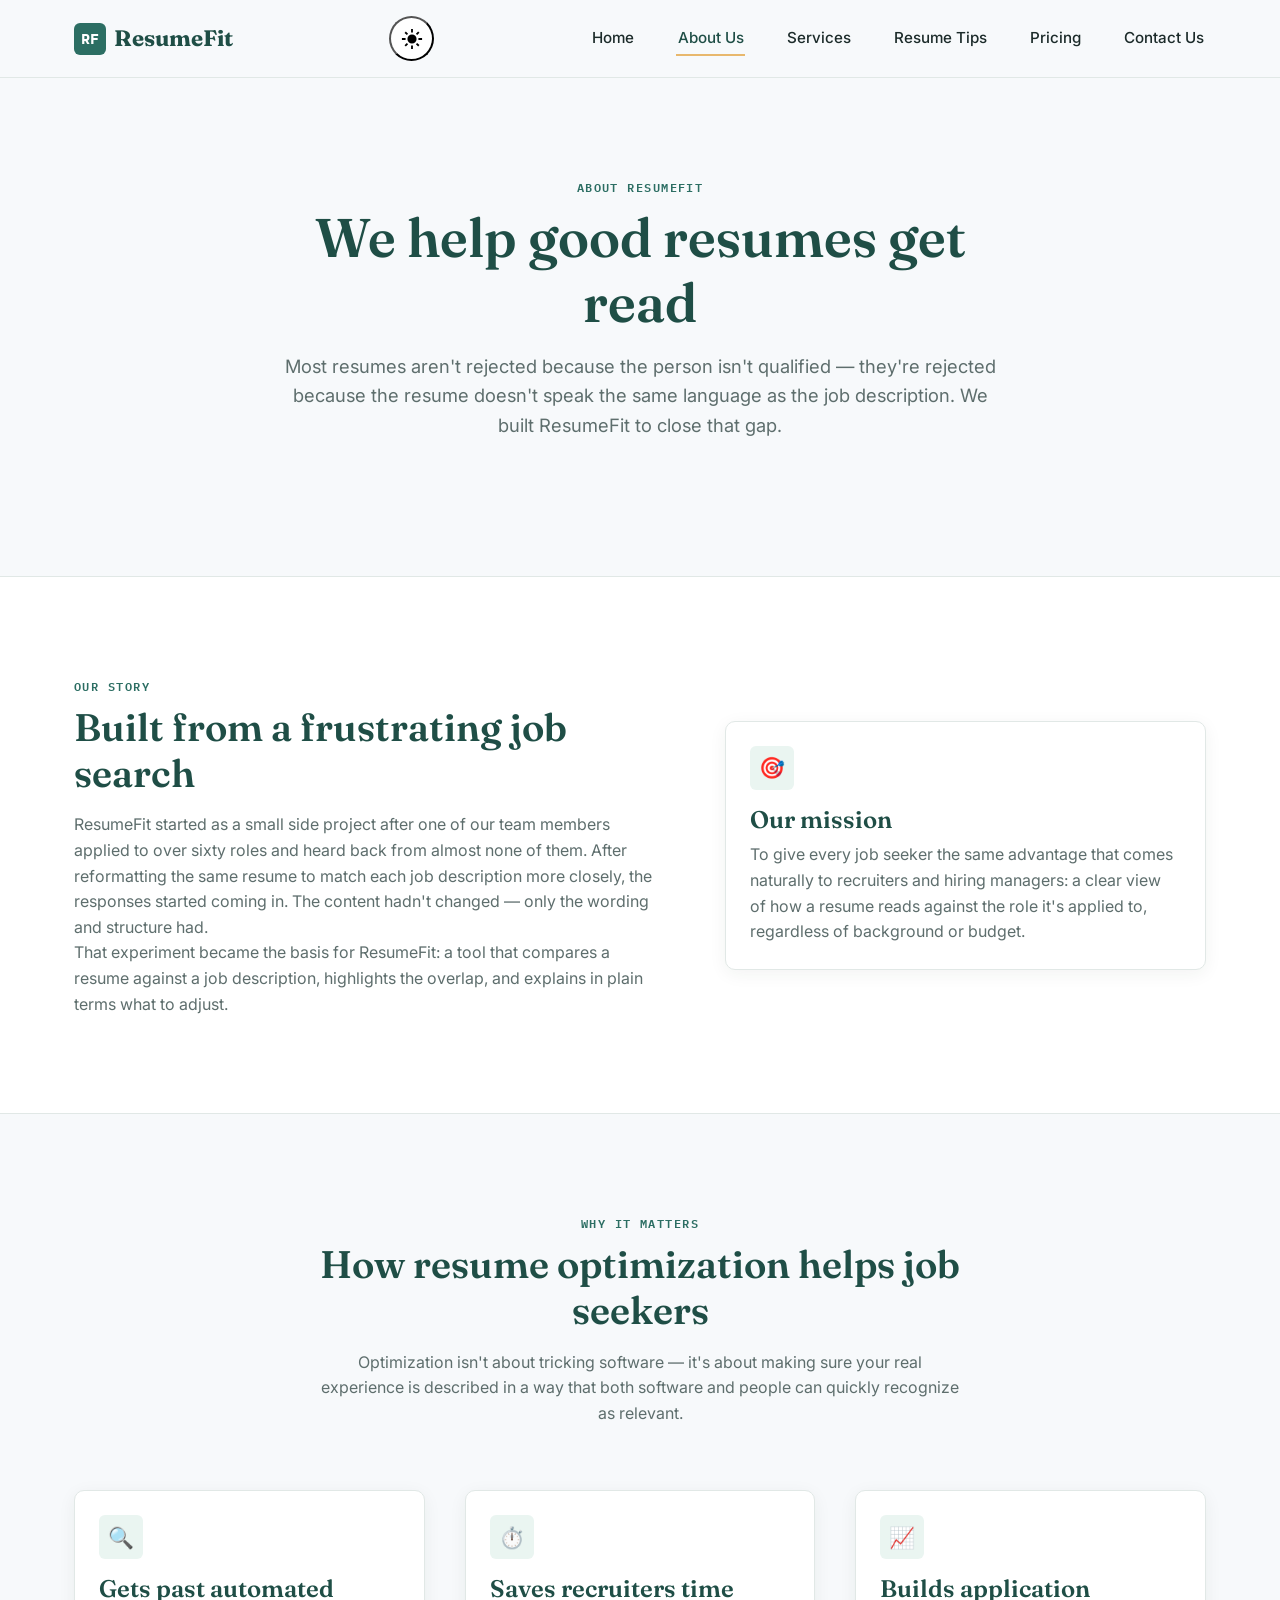
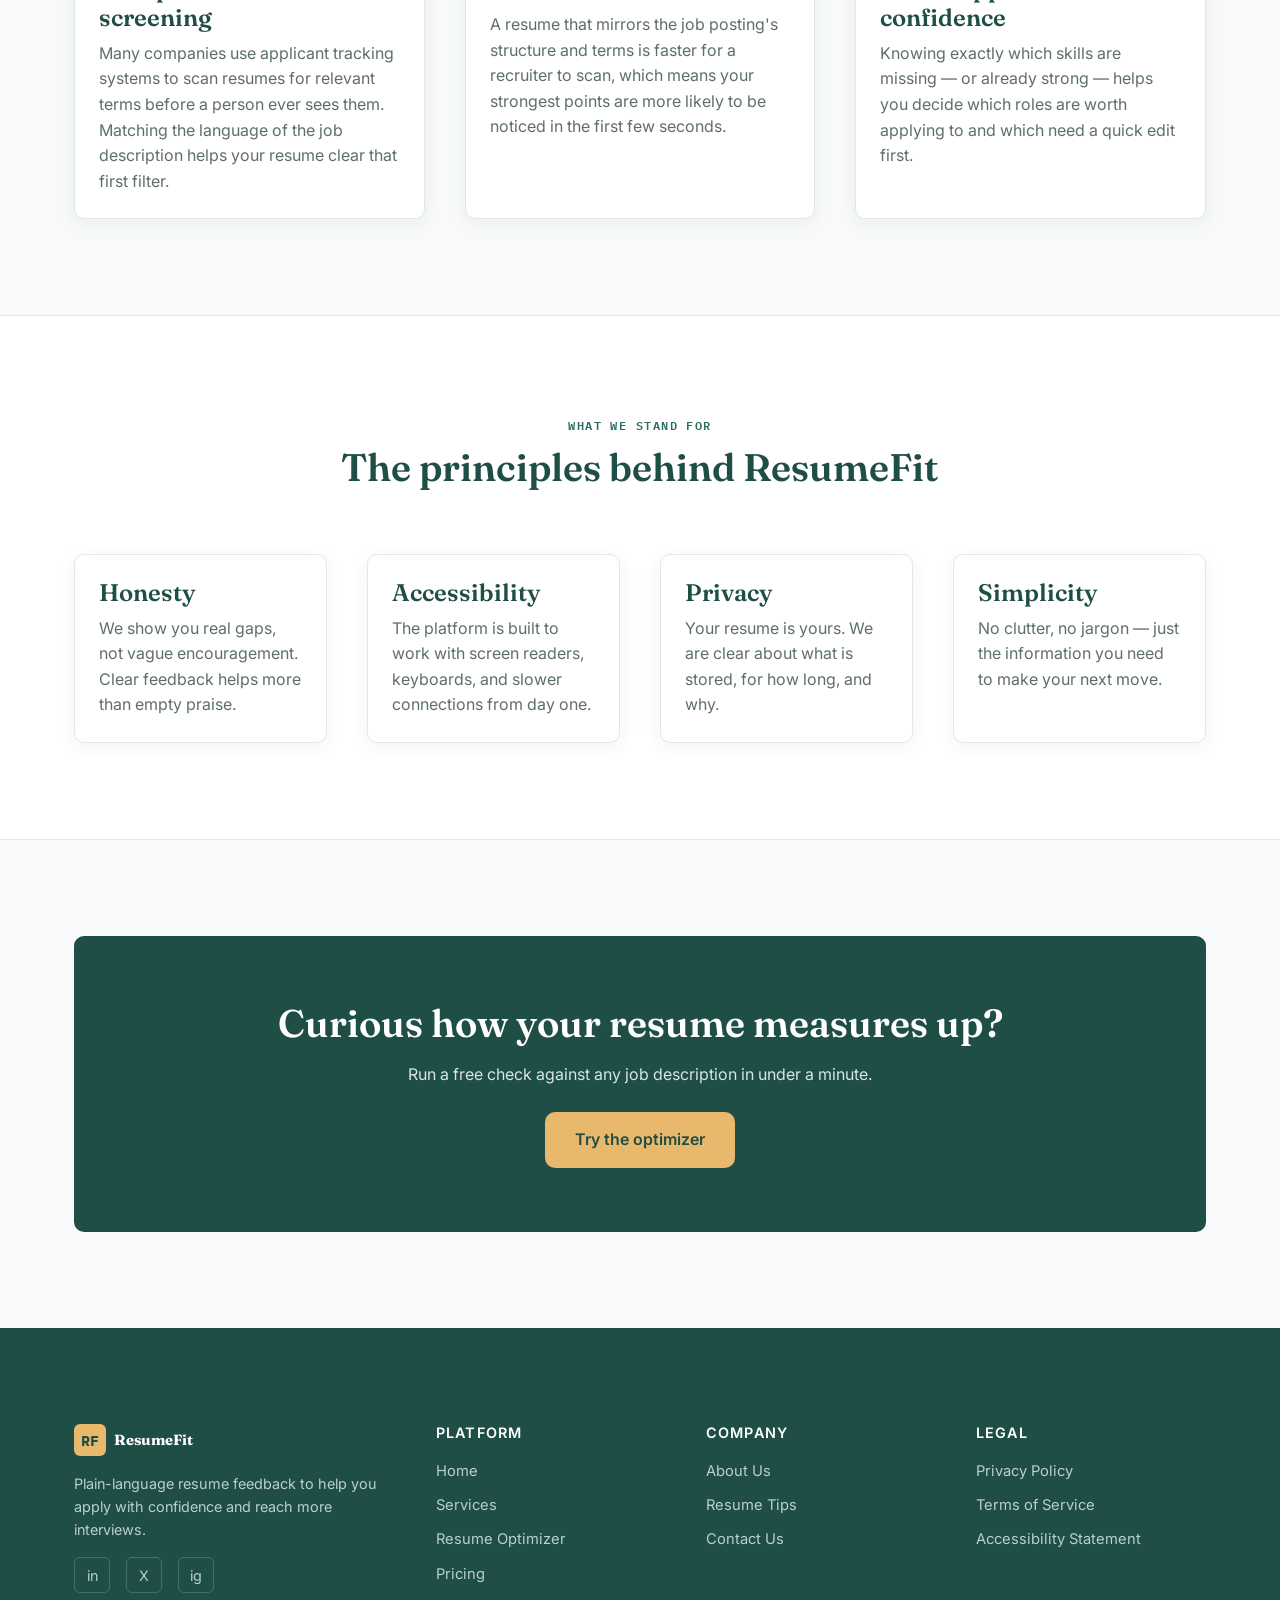
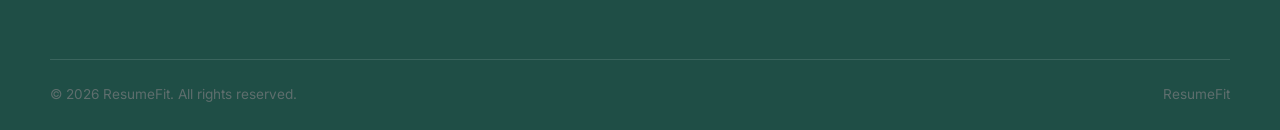
==== ResumeFit Frontend/about.html @ 2e2eab80 "Update about.html" ====
<!DOCTYPE html>
<html lang="en">
<head>
  <meta charset="UTF-8" />
  <meta name="viewport" content="width=device-width, initial-scale=1.0" />
  <title>About Us — ResumeFit</title>
  <meta name="description" content="Learn about ResumeFit's mission to help job seekers optimize their resumes with clear, accessible, and honest feedback." />
  <link rel="preconnect" href="https://fonts.googleapis.com">
  <link rel="preconnect" href="https://fonts.gstatic.com" crossorigin>
  <link href="https://fonts.googleapis.com/css2?family=Fraunces:wght@500;600;700&family=Inter:wght@400;500;600;700&family=IBM+Plex+Mono:wght@500;600&display=swap" rel="stylesheet">
  <link rel="stylesheet" href="css/style.css" />
</head>
<body>
  <a href="#main-content" class="skip-link">Skip to main content</a>

  <header class="site-header">
    <nav class="nav" aria-label="Main navigation">
      <a href="index.html" class="nav__logo">
        <span class="nav__logo-mark" aria-hidden="true">RF</span>
        ResumeFit
      </a>
      <button id="theme-switch" type="button" aria-label="Toggle theme">
        <svg xmlns="http://www.w3.org/2000/svg" height="24px" viewBox="0 -960 960 960" width="24px" fill="#e3e3e3"><path d="M338.5-338.5Q280-397 280-480t58.5-141.5Q397-680 480-680t141.5 58.5Q680-563 680-480t-58.5 141.5Q563-280 480-280t-141.5-58.5ZM200-440H40v-80h160v80Zm720 0H760v-80h160v80ZM440-760v-160h80v160h-80Zm0 720v-160h80v160h-80ZM256-650l-101-97 57-59 96 100-52 56Zm492 496-97-101 53-55 101 97-57 59Zm-98-550 97-101 59 57-100 96-56-52ZM154-212l101-97 55 53-97 101-59-57Z"/></svg>
        <svg xmlns="http://www.w3.org/2000/svg" height="24px" viewBox="0 -960 960 960" width="24px" fill="#e3e3e3"><path d="M480-120q-150 0-255-105T120-480q0-150 105-255t255-105q14 0 27.5 1t26.5 3q-41 29-65.5 75.5T444-660q0 90 63 153t153 63q55 0 101-24.5t75-65.5q2 13 3 26.5t1 27.5q0 150-105 255T480-120Z"/></svg>
      </button>
      <button class="nav__toggle" aria-expanded="false" aria-controls="primary-nav">
        <span class="visually-hidden">Open menu</span>
        <span class="nav__toggle-bar" aria-hidden="true"></span>
        <span class="nav__toggle-bar" aria-hidden="true"></span>
        <span class="nav__toggle-bar" aria-hidden="true"></span>
      </button>
      <ul class="nav__links" id="primary-nav">
        <li><a href="index.html">Home</a></li>
        <li><a href="about.html" aria-current="page">About Us</a></li>
        <li><a href="features.html">Services</a></li>
        <li><a href="tips.html">Resume Tips</a></li>
        <li><a href="pricing.html">Pricing</a></li>
        <li><a href="contact.html">Contact Us</a></li>
      </ul>
    </nav>
  </header>

  <main id="main-content">

    <!-- Page Hero -->
    <section class="hero">
      <div class="container hero__inner">
        <span class="eyebrow">About ResumeFit</span>
        <h1>We help good resumes get read</h1>
        <p class="lead">
          Most resumes aren't rejected because the person isn't qualified — they're
          rejected because the resume doesn't speak the same language as the job
          description. We built ResumeFit to close that gap.
        </p>
      </div>
    </section>

    <!-- Mission / Story -->
    <section class="section section--alt">
      <div class="container about-grid">
        <div>
          <span class="eyebrow">Our story</span>
          <h2>Built from a frustrating job search</h2>
          <p>
            ResumeFit started as a small side project after one of our team members
            applied to over sixty roles and heard back from almost none of them.
            After reformatting the same resume to match each job description more
            closely, the responses started coming in. The content hadn't changed —
            only the wording and structure had.
          </p>
          <p>
            That experiment became the basis for ResumeFit: a tool that compares a
            resume against a job description, highlights the overlap, and explains
            in plain terms what to adjust.
          </p>
        </div>
        <div class="card">
          <div class="icon-badge" aria-hidden="true">🎯</div>
          <h3>Our mission</h3>
          <p>
            To give every job seeker the same advantage that comes naturally to
            recruiters and hiring managers: a clear view of how a resume reads
            against the role it's applied to, regardless of background or budget.
          </p>
        </div>
      </div>
    </section>

    <!-- How resume optimization helps -->
    <section class="section" aria-labelledby="how-it-helps">
      <div class="container">
        <div class="section-header">
          <span class="eyebrow">Why it matters</span>
          <h2 id="how-it-helps">How resume optimization helps job seekers</h2>
          <p>
            Optimization isn't about tricking software — it's about making sure your
            real experience is described in a way that both software and people can
            quickly recognize as relevant.
          </p>
        </div>

        <div class="grid grid--3">
          <div class="card">
            <div class="icon-badge" aria-hidden="true">🔍</div>
            <h3>Gets past automated screening</h3>
            <p>
              Many companies use applicant tracking systems to scan resumes for
              relevant terms before a person ever sees them. Matching the language
              of the job description helps your resume clear that first filter.
            </p>
          </div>
          <div class="card">
            <div class="icon-badge" aria-hidden="true">⏱️</div>
            <h3>Saves recruiters time</h3>
            <p>
              A resume that mirrors the job posting's structure and terms is faster
              for a recruiter to scan, which means your strongest points are more
              likely to be noticed in the first few seconds.
            </p>
          </div>
          <div class="card">
            <div class="icon-badge" aria-hidden="true">📈</div>
            <h3>Builds application confidence</h3>
            <p>
              Knowing exactly which skills are missing — or already strong — helps
              you decide which roles are worth applying to and which need a quick
              edit first.
            </p>
          </div>
        </div>
      </div>
    </section>

    <!-- Values -->
    <section class="section section--alt" aria-labelledby="values-heading">
      <div class="container">
        <div class="section-header">
          <span class="eyebrow">What we stand for</span>
          <h2 id="values-heading">The principles behind ResumeFit</h2>
        </div>

        <div class="grid grid--4">
          <div class="card">
            <h3>Honesty</h3>
            <p>We show you real gaps, not vague encouragement. Clear feedback helps more than empty praise.</p>
          </div>
          <div class="card">
            <h3>Accessibility</h3>
            <p>The platform is built to work with screen readers, keyboards, and slower connections from day one.</p>
          </div>
          <div class="card">
            <h3>Privacy</h3>
            <p>Your resume is yours. We are clear about what is stored, for how long, and why.</p>
          </div>
          <div class="card">
            <h3>Simplicity</h3>
            <p>No clutter, no jargon — just the information you need to make your next move.</p>
          </div>
        </div>
      </div>
    </section>

    <!-- CTA -->
    <section class="section">
      <div class="container">
        <div class="cta-banner">
          <h2>Curious how your resume measures up?</h2>
          <p>Run a free check against any job description in under a minute.</p>
          <a href="optimizer.html" class="btn btn-accent">Try the optimizer</a>
        </div>
      </div>
    </section>

  </main>

  <!-- Footer -->
  <footer class="site-footer">
    <div class="container footer-grid">
      <div class="footer-brand">
        <a href="index.html" class="nav__logo">
          <span class="nav__logo-mark" aria-hidden="true">RF</span>
          ResumeFit
        </a>
        <p>Plain-language resume feedback to help you apply with confidence and reach more interviews.</p>
        <div class="footer-social" style="margin-top: 1rem;">
          <a href="#" aria-label="ResumeFit on LinkedIn">in</a>
          <a href="#" aria-label="ResumeFit on Twitter / X">X</a>
          <a href="#" aria-label="ResumeFit on Instagram">ig</a>
        </div>
      </div>
      <div>
        <h4>Platform</h4>
        <ul>
          <li><a href="index.html">Home</a></li>
          <li><a href="features.html">Services</a></li>
          <li><a href="optimizer.html">Resume Optimizer</a></li>
          <li><a href="pricing.html">Pricing</a></li>
        </ul>
      </div>
      <div>
        <h4>Company</h4>
        <ul>
          <li><a href="about.html">About Us</a></li>
          <li><a href="tips.html">Resume Tips</a></li>
          <li><a href="contact.html">Contact Us</a></li>
        </ul>
      </div>
      <div>
        <h4>Legal</h4>
        <ul>
          <li><a href="#">Privacy Policy</a></li>
          <li><a href="#">Terms of Service</a></li>
          <li><a href="#">Accessibility Statement</a></li>
        </ul>
      </div>
    </div>
    <div class="container footer-bottom">
      <p>© 2026 ResumeFit. All rights reserved.</p>
      <p>ResumeFit</p>
    </div>
  </footer>

  <script src="js/script.js"></script>
</body>
</html>
---- ResumeFit Frontend/css/style.css ----
/* =====================================================
   ResumeFit — Shared Stylesheet
   Design tokens, layout, components, accessibility,
   and responsive rules for all six pages.
   ===================================================== */

/* ---------- Design Tokens ---------- */
:root {
  /* Color palette */
  --color-bg: #F7F9FB;
  --color-surface: #FFFFFF;
  --color-primary: #2C6E63;
  --color-primary-dark: #1F4E46;
  --color-accent: #E8B86D;
  --color-text: #1C2B2A;
  --color-muted: #5E6E6D;
  --color-border: #E1E8E6;
  --color-success-bg: #EAF5F1;
  --color-error: #B3413A;

  /* Typography */
  --font-display: "Fraunces", Georgia, "Times New Roman", serif;
  --font-body: "Inter", -apple-system, BlinkMacSystemFont, "Segoe UI", sans-serif;
  --font-mono: "IBM Plex Mono", "Courier New", monospace;

  /* Spacing scale */
  --space-xs: 0.5rem;
  --space-sm: 1rem;
  --space-md: 1.5rem;
  --space-lg: 2.5rem;
  --space-xl: 4rem;
  --space-2xl: 6rem;

  /* Layout */
  --max-width: 1180px;
  --radius: 10px;
  --radius-sm: 6px;
  --shadow: 0 4px 18px rgba(28, 43, 42, 0.06);
  --shadow-strong: 0 8px 28px rgba(28, 43, 42, 0.10);

  /* Motion */
  --transition: 0.2s ease;
}
/* Dark Mode - Colour Tokens */
.darkmode {
   --color-bg: #0d1117;
   --color-surface:      #161b22;
   --color-primary:      #3fb99a;
   --color-primary-dark: #2de8a4;
   --color-accent:       #E8B86D;
   --color-text:         #e6edf3;
   --color-muted:        #8b949e;
   --color-border:       #2f3a46;
   --color-success-bg:   rgba(63,185,154,0.1);
   --color-error:        #f08080;
   --shadow:             0 4px 18px rgba(0,0,0,0.3);
   --shadow-strong:      0 8px 28px rgba(0,0,0,0.5);
}
/* Dark mode - nav background */
.darkmode .site-header{
   background-color: rgba(24, 51, 43, 0.92);
}

/* ---------- Reset & Base ---------- */
* {
  margin: 0;
  padding: 0;
  box-sizing: border-box;
}

html {
  font-size: 100%;
  scroll-behavior: smooth;
}

body {
  font-family: var(--font-body);
  color: var(--color-text);
  background-color: var(--color-bg);
  line-height: 1.6;
  font-size: 1rem;
}

img {
  max-width: 100%;
  height: auto;
  display: block;
}

ul {
  list-style: none;
}

a {
  color: var(--color-primary);
  text-decoration: underline;
  text-decoration-thickness: 1px;
}

a:hover {
  color: var(--color-primary-dark);
}

/* Visible focus state for accessibility (WCAG 2.4.7) */
a:focus-visible,
button:focus-visible,
input:focus-visible,
textarea:focus-visible,
select:focus-visible,
[tabindex]:focus-visible {
  outline: 3px solid var(--color-accent);
  outline-offset: 2px;
  border-radius: var(--radius-sm);
}

/* Skip link for keyboard users */
.skip-link {
  position: absolute;
  left: -999px;
  top: 0;
  background: var(--color-primary-dark);
  color: #fff;
  padding: var(--space-xs) var(--space-sm);
  z-index: 1000;
  border-radius: 0 0 var(--radius-sm) 0;
}

.skip-link:focus {
  left: 0;
}

/* Respect reduced motion preference */
@media (prefers-reduced-motion: reduce) {
  * {
    animation-duration: 0.01ms !important;
    transition-duration: 0.01ms !important;
    scroll-behavior: auto !important;
  }
}

/* ---------- Typography ---------- */
h1, h2, h3, h4 {
  font-family: var(--font-display);
  color: var(--color-primary-dark);
  line-height: 1.2;
  font-weight: 600;
}

h1 { font-size: clamp(2.2rem, 5vw, 3.4rem); }
h2 { font-size: clamp(1.7rem, 3.5vw, 2.4rem); margin-bottom: var(--space-sm); }
h3 { font-size: clamp(1.2rem, 2.5vw, 1.5rem); margin-bottom: var(--space-xs); }

p {
  color: var(--color-muted);
  max-width: 65ch;
}

.eyebrow {
  font-family: var(--font-mono);
  text-transform: uppercase;
  letter-spacing: 0.12em;
  font-size: 0.75rem;
  color: var(--color-primary);
  font-weight: 600;
  display: inline-block;
  margin-bottom: var(--space-xs);
}

/* ---------- Layout Helpers ---------- */
.container {
  width: 100%;
  max-width: var(--max-width);
  margin: 0 auto;
  padding: 0 var(--space-md);
}

.section {
  padding: var(--space-2xl) 0;
}

.section--alt {
  background-color: var(--color-surface);
  border-top: 1px solid var(--color-border);
  border-bottom: 1px solid var(--color-border);
}

.section-header {
  max-width: 640px;
  margin: 0 auto var(--space-xl);
  text-align: center;
}

.section-header p {
  margin: 0 auto;
}

/* ---------- Buttons ---------- */
.btn {
  display: inline-flex;
  align-items: center;
  justify-content: center;
  gap: 0.5rem;
  font-family: var(--font-body);
  font-weight: 600;
  font-size: 1rem;
  padding: 0.85rem 1.75rem;
  border-radius: var(--radius);
  border: 2px solid transparent;
  cursor: pointer;
  text-decoration: none;
  transition: transform var(--transition), box-shadow var(--transition), background-color var(--transition);
}

.btn:hover {
  transform: translateY(-2px);
}

.btn-primary {
  background-color: var(--color-primary);
  color: #fff;
  box-shadow: var(--shadow);
}

.btn-primary:hover {
  background-color: var(--color-primary-dark);
  color: #fff;
}

.btn-outline {
  background-color: transparent;
  border-color: var(--color-primary);
  color: var(--color-primary-dark);
}

.btn-outline:hover {
  background-color: var(--color-primary);
  color: #fff;
}

.btn-accent {
  background-color: var(--color-accent);
  color: var(--color-primary-dark);
}

.btn-accent:hover {
  background-color: #dba853;
  color: var(--color-primary-dark);
}

.btn-block {
  width: 100%;
}
#theme-switch{
   height: 45px;
   width: 45px;
   padding: 0;
   border-radius: 50%;
   background-color: var(--color-surface);
   display: flex;
   margin: auto;
   justify-content: center;
   align-items: center;
   cursor: pointer;
}
#theme-switch svg{
   width: 22px;
   height: 22px;
   fill: var(--color-variant);
}
#theme-switch svg:last-child{
   display: none;
}
.darkmode #theme-switch svg:first-child{
   display: none;
}

.darkmode #theme-switch svg:last-child{
   display: block;
}
   
/* ---------- Header / Navigation ---------- */
.site-header {
  position: sticky;
  top: 0;
  z-index: 500;
  background-color: rgba(247, 249, 251, 0.92);
  backdrop-filter: blur(8px);
  border-bottom: 1px solid var(--color-border);
}

.nav {
  display: flex;
  align-items: center;
  justify-content: space-between;
  padding: var(--space-sm) var(--space-md);
  max-width: var(--max-width);
  margin: 0 auto;
}

.nav__logo {
  font-family: var(--font-display);
  font-size: 1.4rem;
  font-weight: 700;
  color: var(--color-primary-dark);
  text-decoration: none;
  display: flex;
  align-items: center;
  gap: 0.5rem;
}

.nav__logo:hover {
  color: var(--color-primary);
}

.nav__logo-mark {
  display: inline-flex;
  align-items: center;
  justify-content: center;
  width: 2rem;
  height: 2rem;
  background-color: var(--color-primary);
  color: #fff;
  border-radius: var(--radius-sm);
  font-family: var(--font-mono);
  font-size: 0.95rem;
  font-weight: 700;
}

.nav__toggle {
  display: none;
  background: none;
  border: 2px solid var(--color-border);
  border-radius: var(--radius-sm);
  padding: 0.4rem 0.6rem;
  cursor: pointer;
}

.nav__toggle-bar {
  display: block;
  width: 22px;
  height: 2px;
  background-color: var(--color-primary-dark);
  margin: 4px 0;
  transition: transform var(--transition), opacity var(--transition);
}

.nav__links {
  display: flex;
  gap: var(--space-lg);
  align-items: center;
}

.nav__links a {
  color: var(--color-text);
  text-decoration: none;
  font-weight: 500;
  font-size: 0.95rem;
  padding: 0.4rem 0.1rem;
  border-bottom: 2px solid transparent;
  transition: border-color var(--transition), color var(--transition);
}

.nav__links a:hover,
.nav__links a[aria-current="page"] {
  color: var(--color-primary-dark);
  border-bottom-color: var(--color-accent);
}

/* ---------- Hero ---------- */
.hero {
  padding: var(--space-2xl) 0;
}

.hero__inner {
  text-align: center;
  max-width: 760px;
  margin: 0 auto;
}

.hero h1 {
  margin-bottom: var(--space-sm);
}

.hero p.lead {
  font-size: 1.15rem;
  margin: 0 auto var(--space-lg);
}

.hero__cta {
  display: flex;
  justify-content: center;
  gap: var(--space-sm);
  flex-wrap: wrap;
}

.hero__trust {
  margin-top: var(--space-lg);
  font-family: var(--font-mono);
  font-size: 0.8rem;
  letter-spacing: 0.08em;
  text-transform: uppercase;
  color: var(--color-muted);
  text-align: center;
  max-width: 100%;
}

/* ---------- Cards & Grids ---------- */
.grid {
  display: grid;
  gap: var(--space-lg);
}

.grid--2 { grid-template-columns: repeat(2, 1fr); }
.grid--3 { grid-template-columns: repeat(3, 1fr); }
.grid--4 { grid-template-columns: repeat(4, 1fr); }

.card {
  background-color: var(--color-surface);
  border: 1px solid var(--color-border);
  border-radius: var(--radius);
  padding: var(--space-md);
  box-shadow: var(--shadow);
}

.card h3 {
  margin-bottom: var(--space-xs);
}

.icon-badge {
  display: inline-flex;
  align-items: center;
  justify-content: center;
  width: 2.75rem;
  height: 2.75rem;
  background-color: var(--color-success-bg);
  color: var(--color-primary);
  border-radius: var(--radius-sm);
  font-size: 1.3rem;
  margin-bottom: var(--space-sm);
}

/* ---------- About / Mini-overview section ---------- */
.about-grid {
  display: grid;
  grid-template-columns: 1.1fr 0.9fr;
  gap: var(--space-xl);
  align-items: center;
}

.stat-row {
  display: flex;
  gap: var(--space-lg);
  margin-top: var(--space-md);
  flex-wrap: wrap;
}

.stat-row .stat {
  font-family: var(--font-display);
  font-size: 2rem;
  color: var(--color-primary-dark);
  font-weight: 700;
}

.stat-row .stat span {
  display: block;
  font-family: var(--font-body);
  font-size: 0.8rem;
  font-weight: 500;
  color: var(--color-muted);
  text-transform: uppercase;
  letter-spacing: 0.06em;
}

/* ---------- Before / After Comparison (signature element) ---------- */
.compare {
  position: relative;
  border-radius: var(--radius);
  overflow: hidden;
  box-shadow: var(--shadow-strong);
  border: 1px solid var(--color-border);
  max-width: 760px;
  margin: 0 auto;
  aspect-ratio: 16 / 10;
  background-color: var(--color-surface);
  touch-action: none;
}

.compare__panel {
  position: absolute;
  inset: 0;
  display: flex;
  flex-direction: column;
  padding: var(--space-md) var(--space-lg);
  font-family: var(--font-mono);
  font-size: 0.78rem;
  line-height: 1.7;
  overflow: hidden;
}

.compare__panel--before {
  background-color: #FBF6EE;
  color: #7A6A4F;
}

.compare__panel--after {
  background-color: var(--color-success-bg);
  color: var(--color-primary-dark);
  clip-path: inset(0 0 0 50%);
}

.compare__label {
  font-family: var(--font-body);
  font-weight: 700;
  text-transform: uppercase;
  letter-spacing: 0.1em;
  font-size: 0.7rem;
  margin-bottom: var(--space-sm);
}

.compare__panel--before .compare__label { color: #B3854B; }
.compare__panel--after .compare__label { color: var(--color-primary); }

.compare__line {
  display: flex;
  align-items: flex-start;
  gap: 0.5rem;
  margin-bottom: 0.4rem;
}

.compare__line .mark {
  font-weight: 700;
}

.compare__panel--before .mark { color: #C0392B; }
.compare__panel--after .mark { color: var(--color-primary); }

.compare__handle {
  position: absolute;
  top: 0;
  bottom: 0;
  left: 50%;
  width: 4px;
  background-color: var(--color-primary);
  transform: translateX(-50%);
  cursor: ew-resize;
}

.compare__handle-grip {
  position: absolute;
  top: 50%;
  left: 50%;
  transform: translate(-50%, -50%);
  width: 2.75rem;
  height: 2.75rem;
  background-color: var(--color-primary);
  color: #fff;
  border-radius: 50%;
  display: flex;
  align-items: center;
  justify-content: center;
  font-size: 1.1rem;
  box-shadow: var(--shadow-strong);
  border: none;
  cursor: ew-resize;
  padding: 0;
}

.compare__slider {
  width: 100%;
  margin-top: var(--space-sm);
  accent-color: var(--color-primary);
}

.compare__caption {
  text-align: center;
  color: var(--color-muted);
  font-size: 0.85rem;
  margin-top: var(--space-sm);
}

/* ---------- Upload Section ---------- */
.upload-card {
  max-width: 760px;
  margin: 0 auto;
  background-color: var(--color-surface);
  border: 1px solid var(--color-border);
  border-radius: var(--radius);
  box-shadow: var(--shadow);
  padding: var(--space-lg);
}

.dropzone {
  border: 2px dashed var(--color-border);
  border-radius: var(--radius);
  padding: var(--space-xl) var(--space-md);
  text-align: center;
  cursor: pointer;
  transition: border-color var(--transition), background-color var(--transition);
  background-color: var(--color-bg);
}

.dropzone:hover,
.dropzone:focus-visible,
.dropzone.is-dragover {
  border-color: var(--color-primary);
  background-color: var(--color-success-bg);
}

.dropzone__icon {
  font-size: 2rem;
  margin-bottom: var(--space-xs);
}

.dropzone input[type="file"] {
  position: absolute;
  width: 1px;
  height: 1px;
  opacity: 0;
  overflow: hidden;
}

.file-status {
  margin-top: var(--space-sm);
  font-size: 0.9rem;
  font-weight: 600;
  color: var(--color-primary-dark);
}

.field {
  margin-top: var(--space-md);
}

.field label {
  display: block;
  font-weight: 600;
  margin-bottom: 0.4rem;
  font-size: 0.95rem;
}

.field textarea,
.field input {
  width: 100%;
  font-family: var(--font-body);
  font-size: 1rem;
  padding: 0.75rem 1rem;
  border: 1px solid var(--color-border);
  border-radius: var(--radius-sm);
  background-color: var(--color-bg);
  color: var(--color-text);
}

.field textarea {
  min-height: 130px;
  resize: vertical;
}

.field__hint {
  font-size: 0.82rem;
  color: var(--color-muted);
  margin-top: 0.3rem;
}

.field-error {
  font-size: 0.82rem;
  color: var(--color-error);
  margin-top: 0.3rem;
  display: none;
}

.field.has-error textarea,
.field.has-error input {
  border-color: var(--color-error);
}

.field.has-error .field-error {
  display: block;
}

/* Feedback results */
.feedback {
  margin-top: var(--space-lg);
  border-top: 1px solid var(--color-border);
  padding-top: var(--space-lg);
  display: none;
}

.feedback.is-visible {
  display: block;
}

.feedback__score {
  display: flex;
  align-items: center;
  gap: var(--space-md);
  margin-bottom: var(--space-md);
}

.feedback__score-value {
  font-family: var(--font-display);
  font-size: 2.6rem;
  font-weight: 700;
  color: var(--color-primary);
}

.feedback__score-bar {
  flex: 1;
  height: 10px;
  background-color: var(--color-border);
  border-radius: 6px;
  overflow: hidden;
}

.feedback__score-fill {
  height: 100%;
  background-color: var(--color-primary);
  width: 0%;
  transition: width 0.6s ease;
}

.feedback__list li {
  display: flex;
  gap: 0.6rem;
  padding: 0.5rem 0;
  border-bottom: 1px solid var(--color-border);
  font-size: 0.95rem;
}

.feedback__list li:last-child {
  border-bottom: none;
}

.feedback__list .tag {
  font-family: var(--font-mono);
  font-size: 0.7rem;
  text-transform: uppercase;
  letter-spacing: 0.06em;
  background-color: var(--color-success-bg);
  color: var(--color-primary-dark);
  padding: 0.2rem 0.5rem;
  border-radius: 4px;
  height: fit-content;
  white-space: nowrap;
}

.feedback__keywords {
  margin-top: var(--space-md);
}

.keyword-chips {
  display: flex;
  flex-wrap: wrap;
  gap: 0.5rem;
  margin-top: 0.5rem;
}

.chip {
  font-family: var(--font-mono);
  font-size: 0.78rem;
  padding: 0.3rem 0.65rem;
  border-radius: 999px;
  border: 1px solid var(--color-border);
}

.chip--found {
  background-color: var(--color-success-bg);
  color: var(--color-primary-dark);
  border-color: var(--color-primary);
}

.chip--missing {
  background-color: #FBF1EE;
  color: var(--color-error);
  border-color: var(--color-error);
}

/* ---------- Testimonials ---------- */
.testimonial {
  display: flex;
  flex-direction: column;
  height: 100%;
}

.testimonial blockquote {
  font-style: italic;
  color: var(--color-text);
  margin-bottom: var(--space-sm);
  flex: 1;
}

.testimonial cite {
  font-style: normal;
  font-weight: 600;
  color: var(--color-primary-dark);
  display: block;
}

.testimonial .role {
  display: block;
  font-size: 0.85rem;
  color: var(--color-muted);
  font-weight: 400;
}

.stars {
  color: var(--color-accent);
  letter-spacing: 0.15em;
  margin-bottom: var(--space-sm);
  font-size: 1rem;
}

/* ---------- Pricing ---------- */
.pricing-table-wrap {
  overflow-x: auto;
  border: 1px solid var(--color-border);
  border-radius: var(--radius);
  box-shadow: var(--shadow);
  background-color: var(--color-surface);
}

table.pricing-table {
  width: 100%;
  border-collapse: collapse;
  min-width: 640px;
}

.pricing-table caption {
  text-align: left;
  padding: var(--space-md);
  font-weight: 600;
  color: var(--color-muted);
  font-size: 0.9rem;
}

.pricing-table th,
.pricing-table td {
  padding: 1rem 1.25rem;
  text-align: left;
  border-bottom: 1px solid var(--color-border);
}

.pricing-table thead th {
  font-family: var(--font-display);
  font-size: 1.1rem;
  color: var(--color-primary-dark);
  background-color: var(--color-bg);
  border-bottom: 2px solid var(--color-border);
}

.pricing-table thead th:first-child {
  background-color: transparent;
}

.pricing-table tbody th {
  font-weight: 600;
  color: var(--color-text);
  white-space: nowrap;
}

.pricing-table tbody td {
  color: var(--color-muted);
}

.pricing-table .price-cell {
  font-family: var(--font-display);
  font-size: 1.3rem;
  font-weight: 700;
  color: var(--color-primary-dark);
}

.pricing-table .price-cell span {
  font-family: var(--font-body);
  font-size: 0.8rem;
  font-weight: 400;
  color: var(--color-muted);
}

.pricing-table .yes { color: var(--color-primary); font-weight: 700; }
.pricing-table .no { color: var(--color-muted); }

.plan-highlight {
  background-color: var(--color-success-bg);
}

.plan-badge {
  display: inline-block;
  font-family: var(--font-mono);
  font-size: 0.65rem;
  text-transform: uppercase;
  letter-spacing: 0.08em;
  background-color: var(--color-accent);
  color: var(--color-primary-dark);
  padding: 0.15rem 0.5rem;
  border-radius: 4px;
  margin-left: 0.5rem;
  vertical-align: middle;
}

.pricing-cta-row td {
  border-bottom: none;
  padding-top: 1.25rem;
  padding-bottom: 1.25rem;
}

.pricing-faq {
  margin-top: var(--space-xl);
}

.pricing-faq details {
  border-bottom: 1px solid var(--color-border);
  padding: var(--space-sm) 0;
}

.pricing-faq summary {
  font-weight: 600;
  cursor: pointer;
  color: var(--color-primary-dark);
}

.pricing-faq summary::-webkit-details-marker {
  color: var(--color-primary);
}

.pricing-faq p {
  margin-top: var(--space-xs);
}

/* ---------- Contact ---------- */
.contact-grid {
  display: grid;
  grid-template-columns: 0.9fr 1.1fr;
  gap: var(--space-xl);
}

.contact-info .card {
  margin-bottom: var(--space-md);
}

.contact-info ul li {
  margin-bottom: 0.5rem;
}

.form-status {
  border-radius: var(--radius-sm);
  padding: 0.75rem 1rem;
  margin-bottom: var(--space-md);
  font-weight: 600;
  display: none;
}

.form-status.is-success {
  display: block;
  background-color: var(--color-success-bg);
  color: var(--color-primary-dark);
  border: 1px solid var(--color-primary);
}

.form-status.is-error {
  display: block;
  background-color: #FBF1EE;
  color: var(--color-error);
  border: 1px solid var(--color-error);
}

/* ---------- Tips Page ---------- */
.tips-list {
  display: grid;
  gap: var(--space-md);
}

.tips-list .card {
  display: grid;
  grid-template-columns: auto 1fr;
  gap: var(--space-md);
  align-items: start;
}

.dos-donts {
  display: grid;
  grid-template-columns: repeat(2, 1fr);
  gap: var(--space-lg);
}

.dos-donts .card h3 {
  display: flex;
  align-items: center;
  gap: 0.5rem;
}

.dos-donts .do h3 { color: var(--color-primary); }
.dos-donts .dont h3 { color: var(--color-error); }

.dos-donts ul li {
  padding: 0.35rem 0;
  border-bottom: 1px solid var(--color-border);
  font-size: 0.95rem;
  color: var(--color-muted);
}

.dos-donts ul li:last-child { border-bottom: none; }

/* ---------- CTA Banner ---------- */
.cta-banner {
  background-color: var(--color-primary-dark);
  border-radius: var(--radius);
  padding: var(--space-xl);
  text-align: center;
  color: #fff;
}

.cta-banner h2 {
  color: #fff;
}

.cta-banner p {
  color: #D7E6E2;
  margin: 0 auto var(--space-md);
}

/* ---------- Footer ---------- */
.site-footer {
  background-color: var(--color-primary-dark);
  color: #D7E6E2;
  padding-top: var(--space-2xl);
}

.footer-grid {
  display: grid;
  grid-template-columns: 1.4fr 1fr 1fr 1fr;
  gap: var(--space-lg);
  padding-bottom: var(--space-xl);
  border-bottom: 1px solid rgba(255,255,255,0.12);
}

.footer-brand .nav__logo {
  color: #fff;
}

.footer-brand .nav__logo-mark {
  background-color: var(--color-accent);
  color: var(--color-primary-dark);
}

.footer-brand p {
  color: #B9D0CB;
  margin-top: var(--space-sm);
  font-size: 0.9rem;
}

.site-footer h4 {
  color: #fff;
  font-family: var(--font-body);
  font-size: 0.9rem;
  text-transform: uppercase;
  letter-spacing: 0.08em;
  margin-bottom: var(--space-sm);
}

.site-footer ul li {
  margin-bottom: 0.55rem;
}

.site-footer a {
  color: #B9D0CB;
  text-decoration: none;
  font-size: 0.92rem;
}

.site-footer a:hover {
  color: var(--color-accent);
  text-decoration: underline;
}

.footer-bottom {
  display: flex;
  justify-content: space-between;
  align-items: center;
  flex-wrap: wrap;
  gap: var(--space-sm);
  padding: var(--space-md) 0;
  font-size: 0.85rem;
  color: #9CBAB4;
}

.footer-social {
  display: flex;
  gap: var(--space-sm);
}

.footer-social a {
  display: inline-flex;
  align-items: center;
  justify-content: center;
  width: 2.25rem;
  height: 2.25rem;
  border: 1px solid rgba(255,255,255,0.18);
  border-radius: var(--radius-sm);
  font-size: 0.9rem;
}

.footer-social a:hover {
  border-color: var(--color-accent);
}

/* ---------- Visually Hidden (a11y helper) ---------- */
.visually-hidden {
  position: absolute;
  width: 1px;
  height: 1px;
  overflow: hidden;
  clip: rect(0 0 0 0);
  white-space: nowrap;
}

/* =====================================================
   Responsive Rules
   ===================================================== */

/* Tablet */
@media (max-width: 900px) {
  .grid--4 { grid-template-columns: repeat(2, 1fr); }
  .grid--3 { grid-template-columns: repeat(2, 1fr); }
  .about-grid,
  .contact-grid {
    grid-template-columns: 1fr;
    gap: var(--space-lg);
  }
  .footer-grid {
    grid-template-columns: 1fr 1fr;
  }
}

/* Mobile */
@media (max-width: 640px) {
  .section { padding: var(--space-xl) 0; }

  .nav__toggle {
    display: block;
  }

  .nav__links {
    position: absolute;
    top: 100%;
    left: 0;
    right: 0;
    flex-direction: column;
    align-items: flex-start;
    gap: 0;
    background-color: var(--color-surface);
    border-bottom: 1px solid var(--color-border);
    max-height: 0;
    overflow: hidden;
    transition: max-height var(--transition);
  }

  .nav__links.is-open {
    max-height: 320px;
  }

  .nav__links a {
    width: 100%;
    padding: var(--space-sm) var(--space-md);
    border-bottom: 1px solid var(--color-border);
    border-radius: 0;
  }

  .nav__links a:hover,
  .nav__links a[aria-current="page"] {
    border-bottom-color: var(--color-border);
    background-color: var(--color-bg);
  }

  .grid--2,
  .grid--3,
  .grid--4 {
    grid-template-columns: 1fr;
  }

  .dos-donts {
    grid-template-columns: 1fr;
  }

  .footer-grid {
    grid-template-columns: 1fr;
    gap: var(--space-md);
  }

  .footer-bottom {
    flex-direction: column;
    align-items: flex-start;
    text-align: left;
  }

  .tips-list .card {
    grid-template-columns: 1fr;
  }

  .pricing-table-wrap {
    border-radius: var(--radius-sm);
  }
}

/* Small mobile */
@media (max-width: 400px) {
  .hero__cta {
    flex-direction: column;
    width: 100%;
  }
  .hero__cta .btn {
    width: 100%;
  }
}
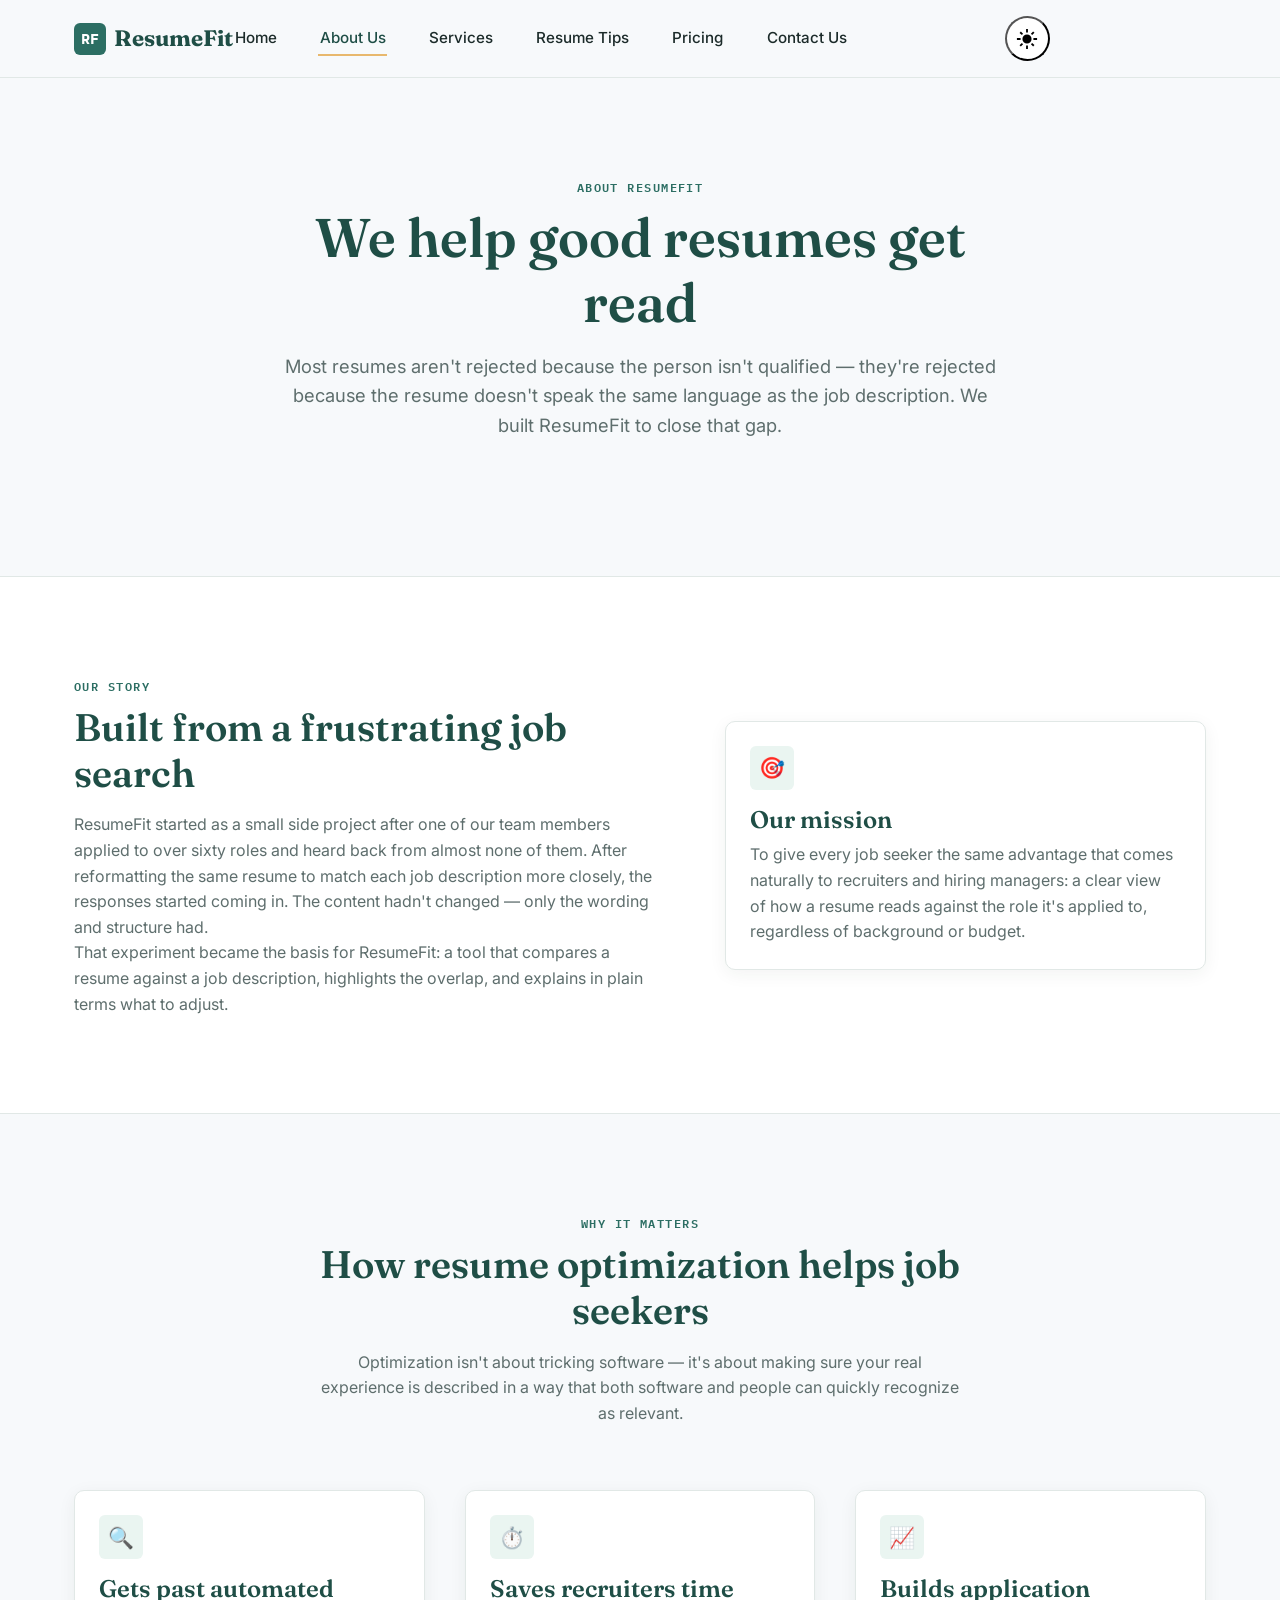
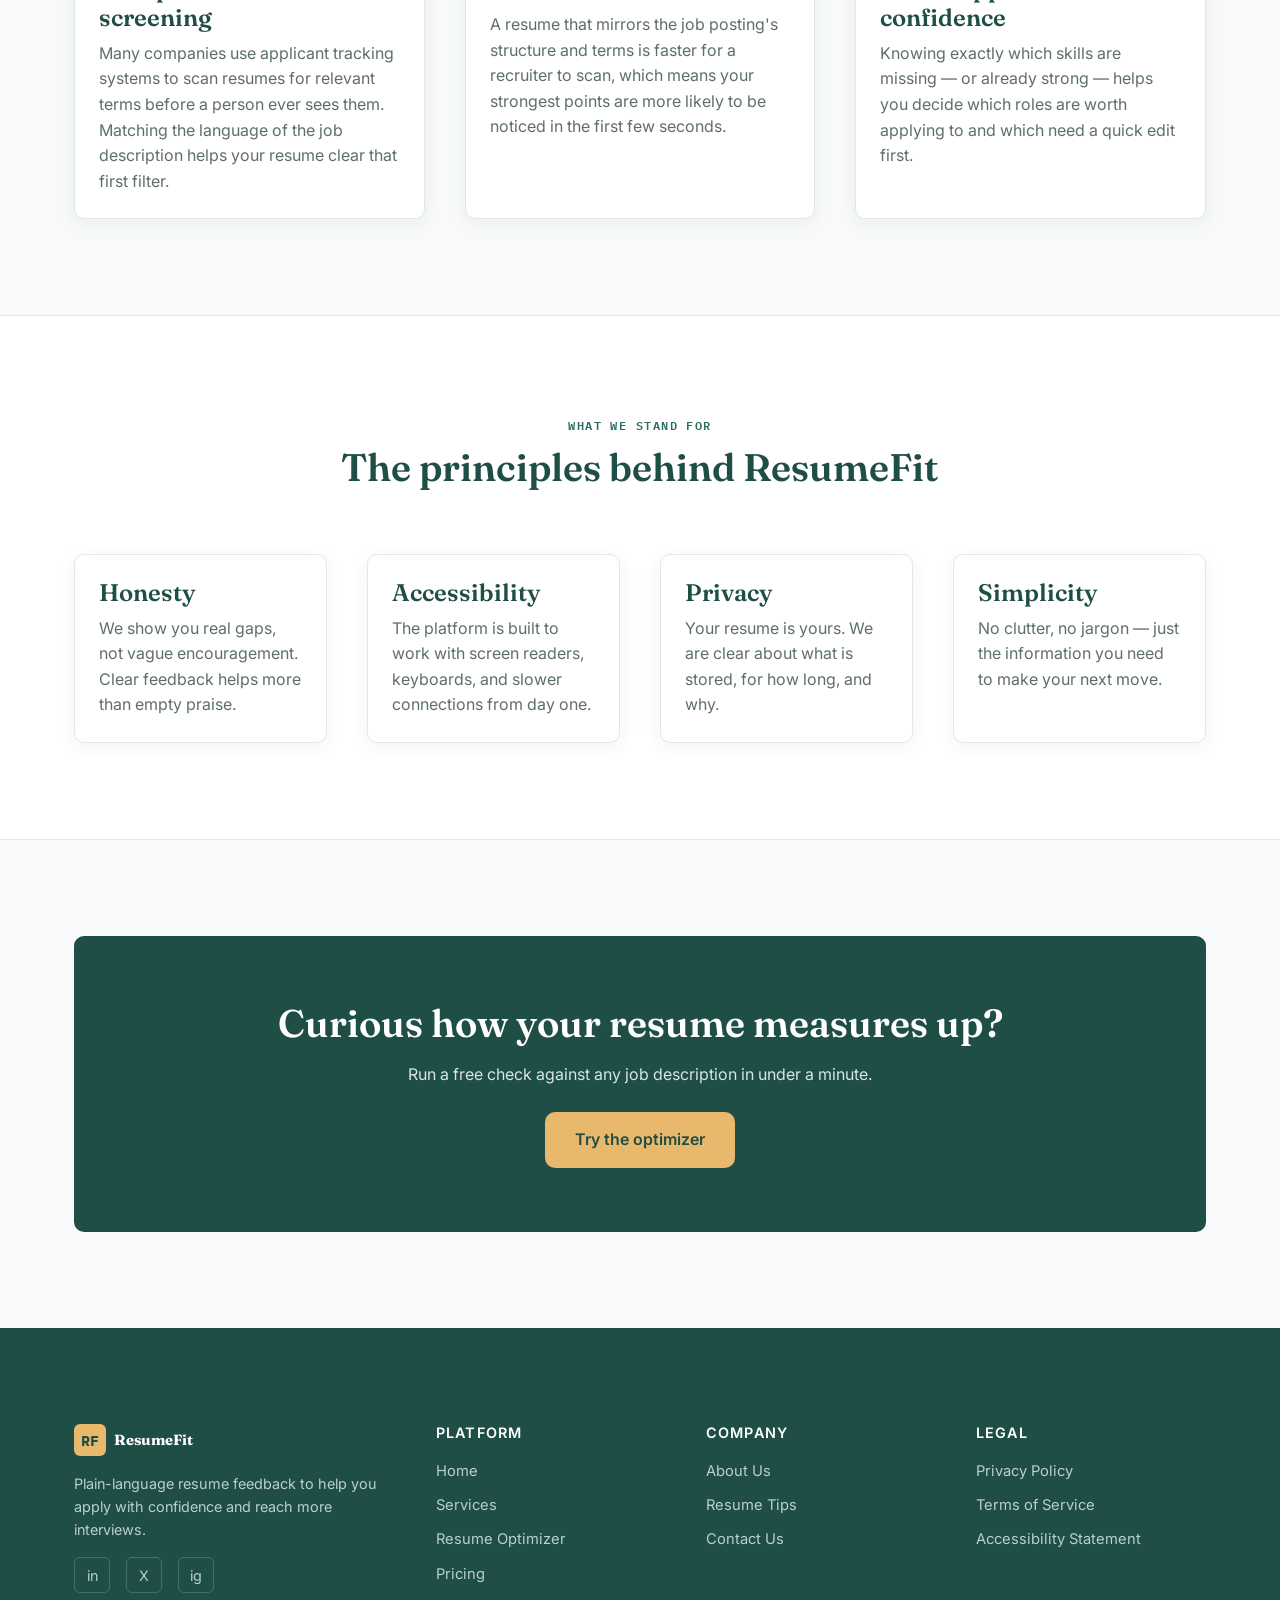
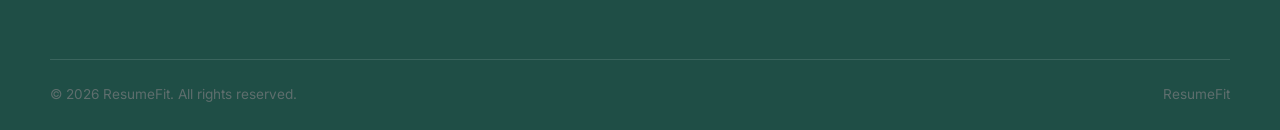
==== commit dc85d373: "Update about.html" ====
--- a/ResumeFit Frontend/about.html
+++ b/ResumeFit Frontend/about.html
@@ -19,10 +19,6 @@
         <span class="nav__logo-mark" aria-hidden="true">RF</span>
         ResumeFit
       </a>
-      <button id="theme-switch" type="button" aria-label="Toggle theme">
-        <svg xmlns="http://www.w3.org/2000/svg" height="24px" viewBox="0 -960 960 960" width="24px" fill="#e3e3e3"><path d="M338.5-338.5Q280-397 280-480t58.5-141.5Q397-680 480-680t141.5 58.5Q680-563 680-480t-58.5 141.5Q563-280 480-280t-141.5-58.5ZM200-440H40v-80h160v80Zm720 0H760v-80h160v80ZM440-760v-160h80v160h-80Zm0 720v-160h80v160h-80ZM256-650l-101-97 57-59 96 100-52 56Zm492 496-97-101 53-55 101 97-57 59Zm-98-550 97-101 59 57-100 96-56-52ZM154-212l101-97 55 53-97 101-59-57Z"/></svg>
-        <svg xmlns="http://www.w3.org/2000/svg" height="24px" viewBox="0 -960 960 960" width="24px" fill="#e3e3e3"><path d="M480-120q-150 0-255-105T120-480q0-150 105-255t255-105q14 0 27.5 1t26.5 3q-41 29-65.5 75.5T444-660q0 90 63 153t153 63q55 0 101-24.5t75-65.5q2 13 3 26.5t1 27.5q0 150-105 255T480-120Z"/></svg>
-      </button>
       <button class="nav__toggle" aria-expanded="false" aria-controls="primary-nav">
         <span class="visually-hidden">Open menu</span>
         <span class="nav__toggle-bar" aria-hidden="true"></span>
@@ -37,6 +33,10 @@
         <li><a href="pricing.html">Pricing</a></li>
         <li><a href="contact.html">Contact Us</a></li>
       </ul>
+      <button id="theme-switch" type="button" aria-label="Toggle theme">
+        <svg xmlns="http://www.w3.org/2000/svg" height="24px" viewBox="0 -960 960 960" width="24px" fill="#e3e3e3"><path d="M338.5-338.5Q280-397 280-480t58.5-141.5Q397-680 480-680t141.5 58.5Q680-563 680-480t-58.5 141.5Q563-280 480-280t-141.5-58.5ZM200-440H40v-80h160v80Zm720 0H760v-80h160v80ZM440-760v-160h80v160h-80Zm0 720v-160h80v160h-80ZM256-650l-101-97 57-59 96 100-52 56Zm492 496-97-101 53-55 101 97-57 59Zm-98-550 97-101 59 57-100 96-56-52ZM154-212l101-97 55 53-97 101-59-57Z"/></svg>
+        <svg xmlns="http://www.w3.org/2000/svg" height="24px" viewBox="0 -960 960 960" width="24px" fill="#e3e3e3"><path d="M480-120q-150 0-255-105T120-480q0-150 105-255t255-105q14 0 27.5 1t26.5 3q-41 29-65.5 75.5T444-660q0 90 63 153t153 63q55 0 101-24.5t75-65.5q2 13 3 26.5t1 27.5q0 150-105 255T480-120Z"/></svg>
+      </button>
     </nav>
   </header>
 
--- a/ResumeFit Frontend/css/style.css
+++ b/ResumeFit Frontend/css/style.css
@@ -43,22 +43,28 @@
 }
 /* Dark Mode - Colour Tokens */
 .darkmode {
-   --color-bg: #0d1117;
-   --color-surface:      #161b22;
-   --color-primary:      #3fb99a;
-   --color-primary-dark: #2de8a4;
-   --color-accent:       #E8B86D;
-   --color-text:         #e6edf3;
-   --color-muted:        #8b949e;
-   --color-border:       #2f3a46;
-   --color-success-bg:   rgba(63,185,154,0.1);
-   --color-error:        #f08080;
-   --shadow:             0 4px 18px rgba(0,0,0,0.3);
-   --shadow-strong:      0 8px 28px rgba(0,0,0,0.5);
-}
+   --color-bg:           #0D1117;
+   --color-surface:      #161B22;
+
+   --color-primary:      #3FB99A;
+   --color-primary-dark: #2F8D75;
+
+   --color-accent:       #7EE7D1;
+
+   --color-text:         #F0F6FC;
+   --color-muted:        #A5B1BC;
+
+   --color-border:       #30363D;
+   --color-section-dark: #30363D;
+
+   --color-success-bg:   rgba(63,185,154,0.12);
+   --color-error:        #FF7B7B;
+}
+
 /* Dark mode - nav background */
 .darkmode .site-header{
-   background-color: rgba(24, 51, 43, 0.92);
+   background-color: rgba(15, 20, 28, 0.92);
+   backdrop-filter: blur(12px);
 }
 
 /* ---------- Reset & Base ---------- */
@@ -504,7 +510,7 @@
 
 .compare__panel--after {
   background-color: var(--color-success-bg);
-  color: var(--color-primary-dark);
+  color: var(--color-primary);
   clip-path: inset(0 0 0 50%);
 }
 
@@ -517,8 +523,13 @@
   margin-bottom: var(--space-sm);
 }
 
-.compare__panel--before .compare__label { color: #B3854B; }
-.compare__panel--after .compare__label { color: var(--color-primary); }
+.compare__panel--before .compare__label {
+  color: #B3854B;
+}
+
+.compare__panel--after .compare__label {
+  color: var(--color-primary);
+}
 
 .compare__line {
   display: flex;
@@ -531,8 +542,13 @@
   font-weight: 700;
 }
 
-.compare__panel--before .mark { color: #C0392B; }
-.compare__panel--after .mark { color: var(--color-primary); }
+.compare__panel--before .mark {
+  color: #C0392B;
+}
+
+.compare__panel--after .mark {
+  color: var(--color-primary);
+}
 
 .compare__handle {
   position: absolute;
@@ -563,6 +579,29 @@
   border: none;
   cursor: ew-resize;
   padding: 0;
+}
+
+/* ---------- Dark Mode Fix ---------- */
+.darkmode .compare__panel--before {
+  background-color: #1A1F26;
+  color: #A5B1BC;
+}
+
+.darkmode .compare__panel--after {
+  background-color: #132D27;
+  color: #fff;
+}
+
+.darkmode .compare__panel--before .compare__label {
+  color: #FFB86B;
+}
+
+.darkmode .compare__panel--before .mark {
+  color: #FF7B7B;
+}
+
+.darkmode .compare__handle-grip {
+  color: #0D1117;
 }
 
 .compare__slider {
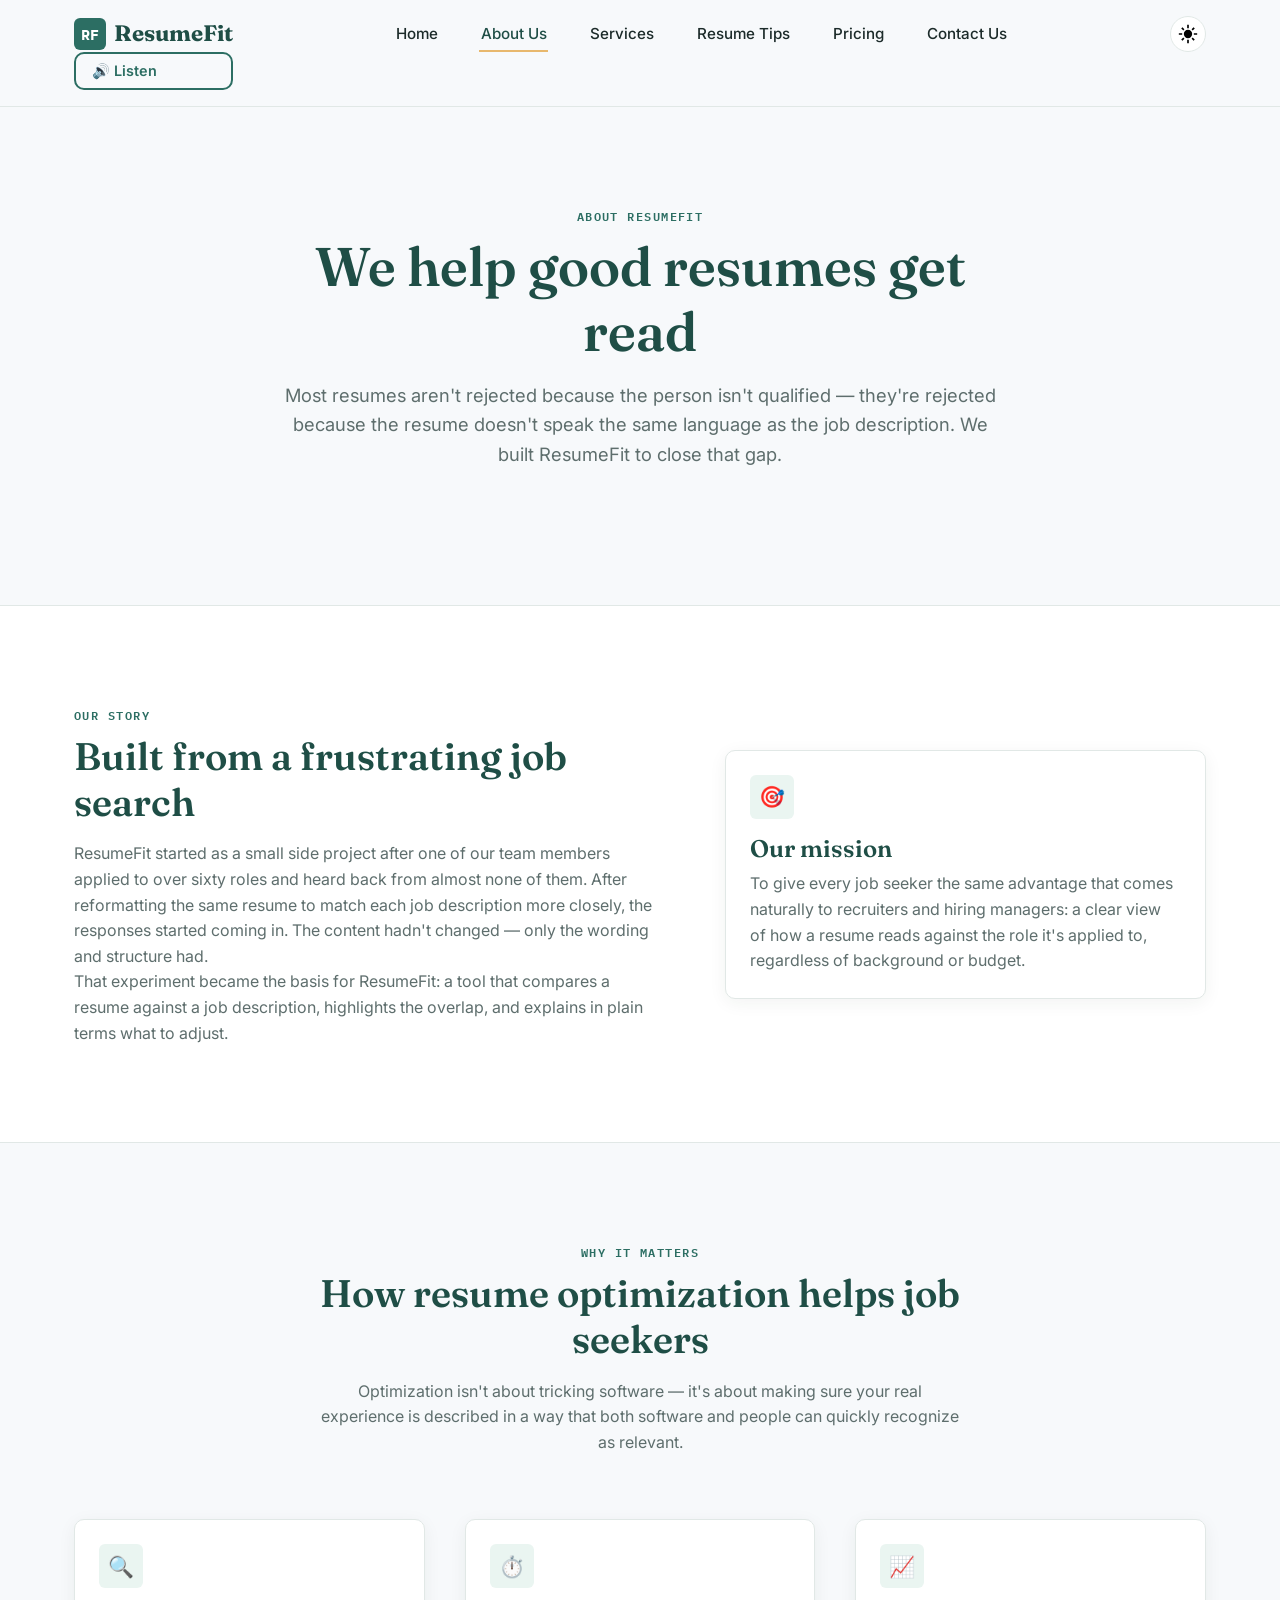
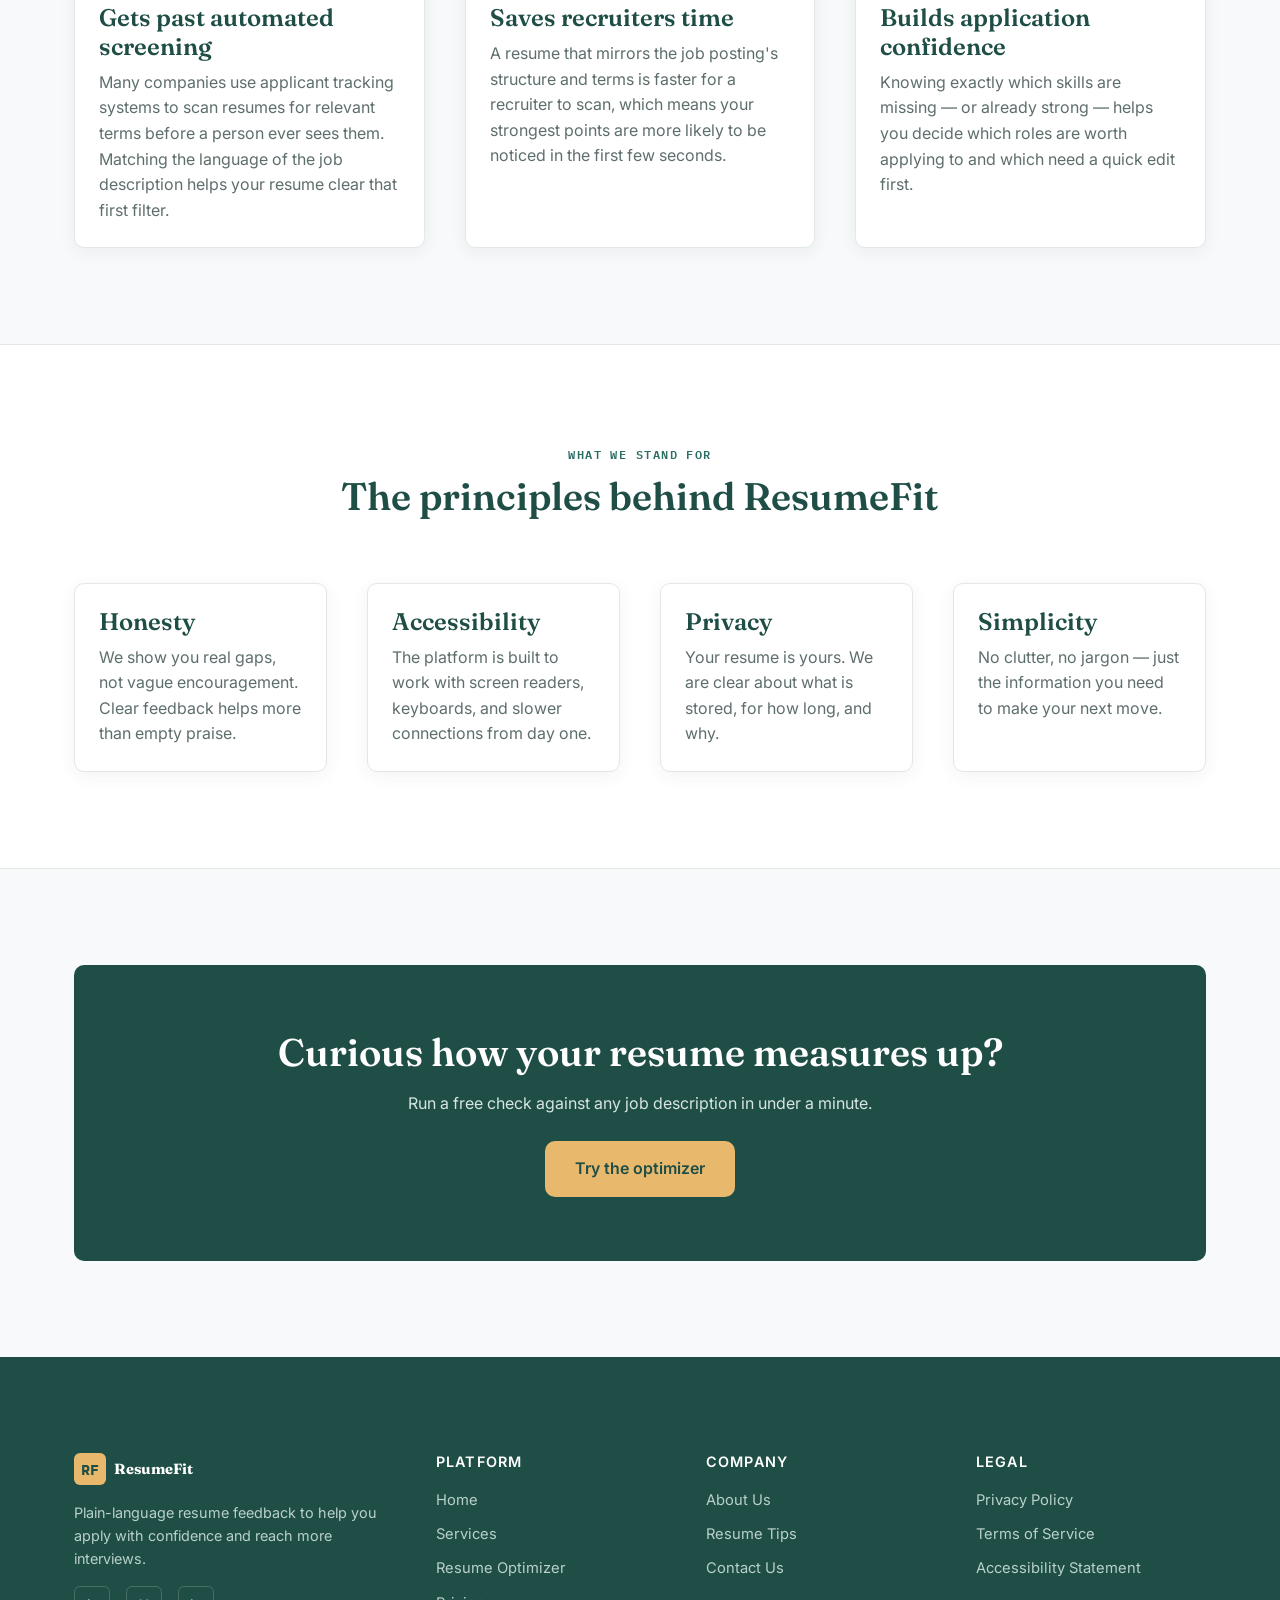
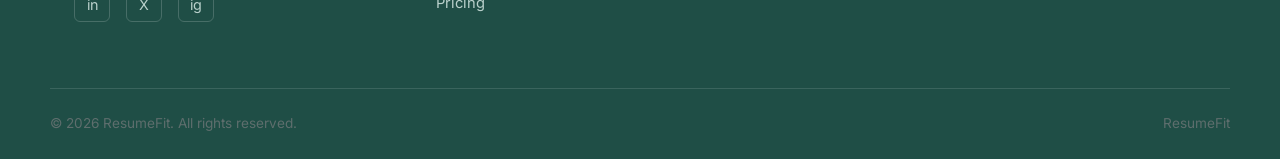
==== commit eec7f82a: "Update about.html" ====
--- a/ResumeFit Frontend/about.html
+++ b/ResumeFit Frontend/about.html
@@ -37,6 +37,9 @@
         <svg xmlns="http://www.w3.org/2000/svg" height="24px" viewBox="0 -960 960 960" width="24px" fill="#e3e3e3"><path d="M338.5-338.5Q280-397 280-480t58.5-141.5Q397-680 480-680t141.5 58.5Q680-563 680-480t-58.5 141.5Q563-280 480-280t-141.5-58.5ZM200-440H40v-80h160v80Zm720 0H760v-80h160v80ZM440-760v-160h80v160h-80Zm0 720v-160h80v160h-80ZM256-650l-101-97 57-59 96 100-52 56Zm492 496-97-101 53-55 101 97-57 59Zm-98-550 97-101 59 57-100 96-56-52ZM154-212l101-97 55 53-97 101-59-57Z"/></svg>
         <svg xmlns="http://www.w3.org/2000/svg" height="24px" viewBox="0 -960 960 960" width="24px" fill="#e3e3e3"><path d="M480-120q-150 0-255-105T120-480q0-150 105-255t255-105q14 0 27.5 1t26.5 3q-41 29-65.5 75.5T444-660q0 90 63 153t153 63q55 0 101-24.5t75-65.5q2 13 3 26.5t1 27.5q0 150-105 255T480-120Z"/></svg>
       </button>
+      <button id="tts-btn" type="button" aria-label="Read page aloud">
+        🔊 Listen
+      </button>
     </nav>
   </header>
 
--- a/ResumeFit Frontend/css/style.css
+++ b/ResumeFit Frontend/css/style.css
@@ -257,20 +257,27 @@
   width: 100%;
 }
 #theme-switch{
-   height: 45px;
-   width: 45px;
+   height: 2.25rem;
+   width: 2.25rem;
    padding: 0;
    border-radius: 50%;
    background-color: var(--color-surface);
+   border: 1px solid var(--color-border);
    display: flex;
    margin: auto;
    justify-content: center;
    align-items: center;
    cursor: pointer;
+   transition: background-color var(--transition), border-color var(--transition);
+
+}
+#theme-switch:hover {
+  background-color: var(--color-success-bg);
+  border-color: var(--color-primary);
 }
 #theme-switch svg{
-   width: 22px;
-   height: 22px;
+   width: 20px;
+   height: 20px;
    fill: var(--color-variant);
 }
 #theme-switch svg:last-child{
@@ -282,6 +289,32 @@
 
 .darkmode #theme-switch svg:last-child{
    display: block;
+}
+
+#tts-btn {
+  display: inline-flex;
+  align-items: center;
+  gap: 0.4rem;
+  font-family: var(--font-body);
+  font-size: 0.9rem;
+  font-weight: 600;
+  padding: 0.5rem 1rem;
+  border-radius: var(--radius);
+  border: 2px solid var(--color-primary);
+  background: transparent;
+  color: var(--color-primary);
+  cursor: pointer;
+  transition: background-color var(--transition), color var(--transition);
+}
+
+#tts-btn:hover {
+  background-color: var(--color-primary);
+  color: #fff;
+}
+
+#tts-btn.is-speaking {
+  background-color: var(--color-primary);
+  color: #fff;
 }
    
 /* ---------- Header / Navigation ---------- */
@@ -295,7 +328,8 @@
 }
 
 .nav {
-  display: flex;
+  display: grid;
+  grid-template-columns: auto 1fr auto;
   align-items: center;
   justify-content: space-between;
   padding: var(--space-sm) var(--space-md);
@@ -353,6 +387,7 @@
 .nav__links {
   display: flex;
   gap: var(--space-lg);
+  justify-content: center;
   align-items: center;
 }
 
@@ -508,6 +543,7 @@
   color: #7A6A4F;
 }
 
+
 .compare__panel--after {
   background-color: var(--color-success-bg);
   color: var(--color-primary);
@@ -810,6 +846,9 @@
   background-color: #FBF1EE;
   color: var(--color-error);
   border-color: var(--color-error);
+}
+.darkmode .chip--missing {
+  background-color: rgba(179, 65, 58, 0.15);
 }
 
 /* ---------- Testimonials ---------- */
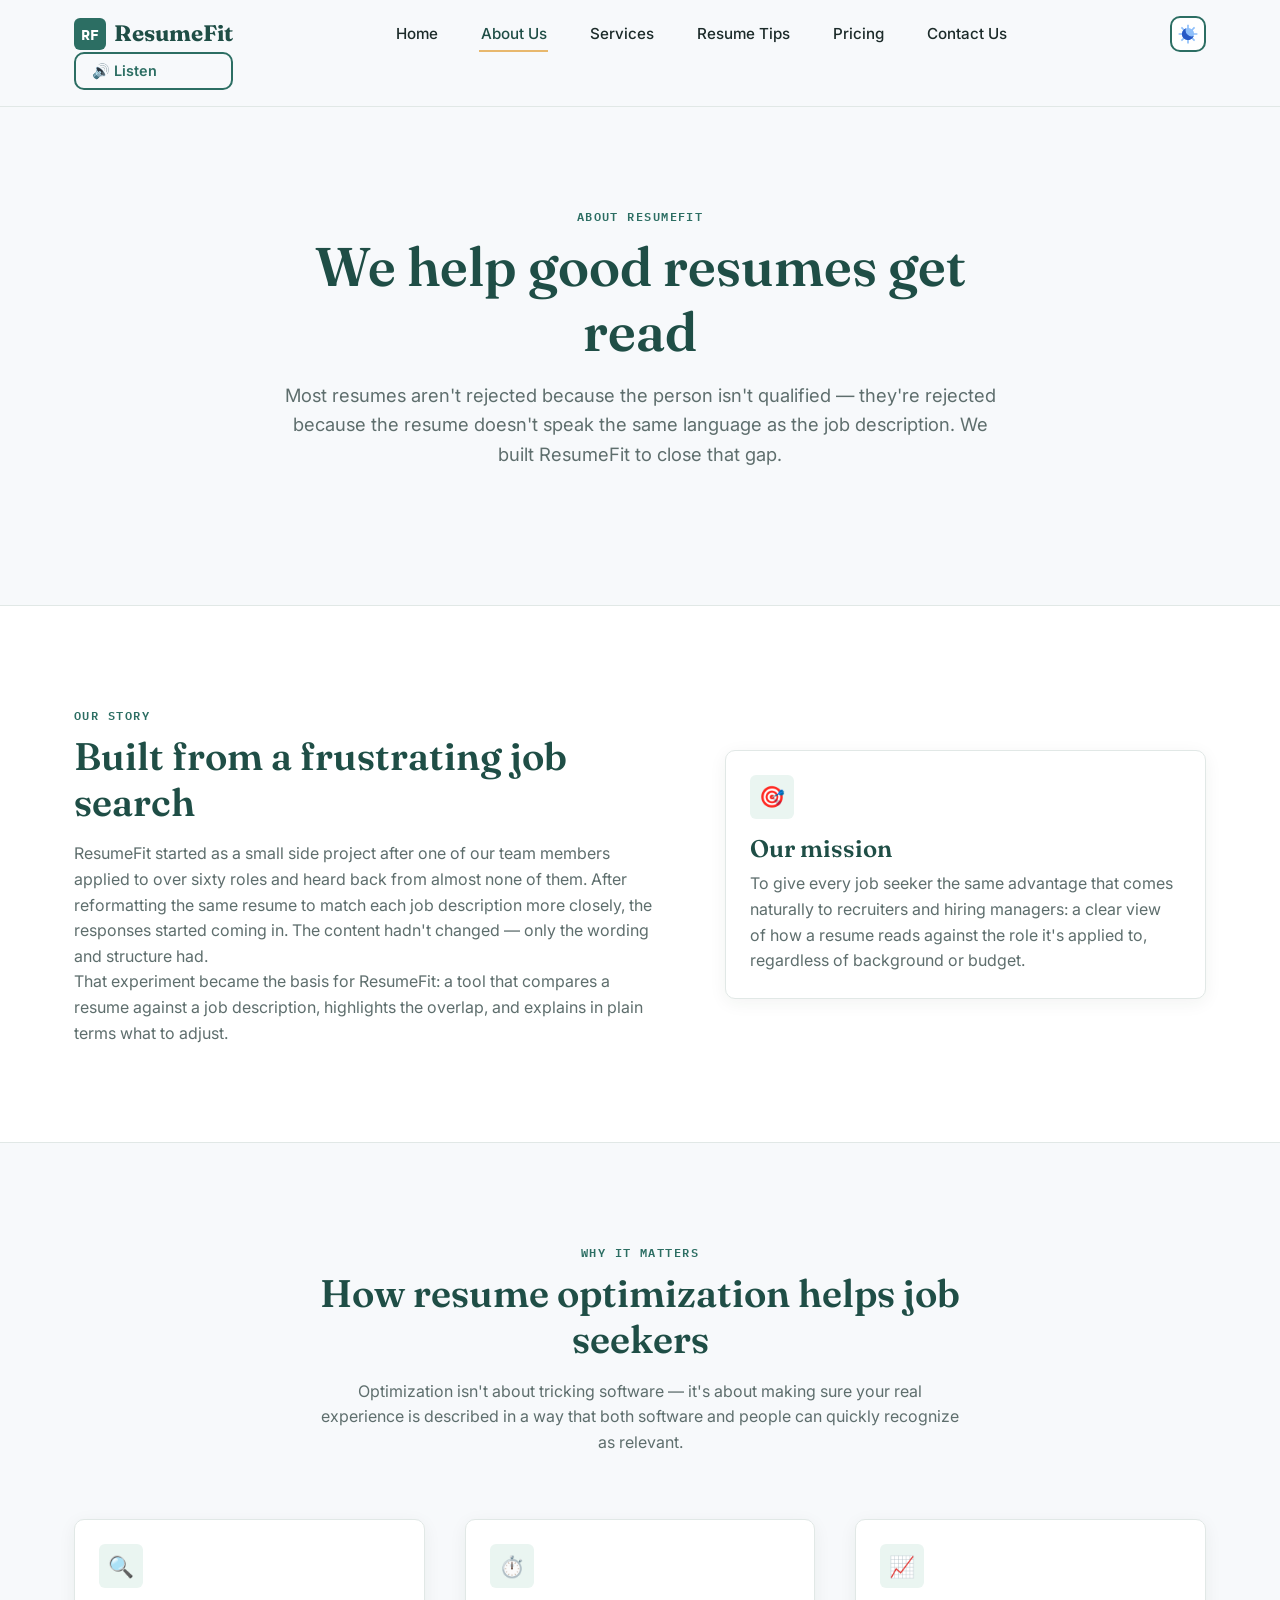
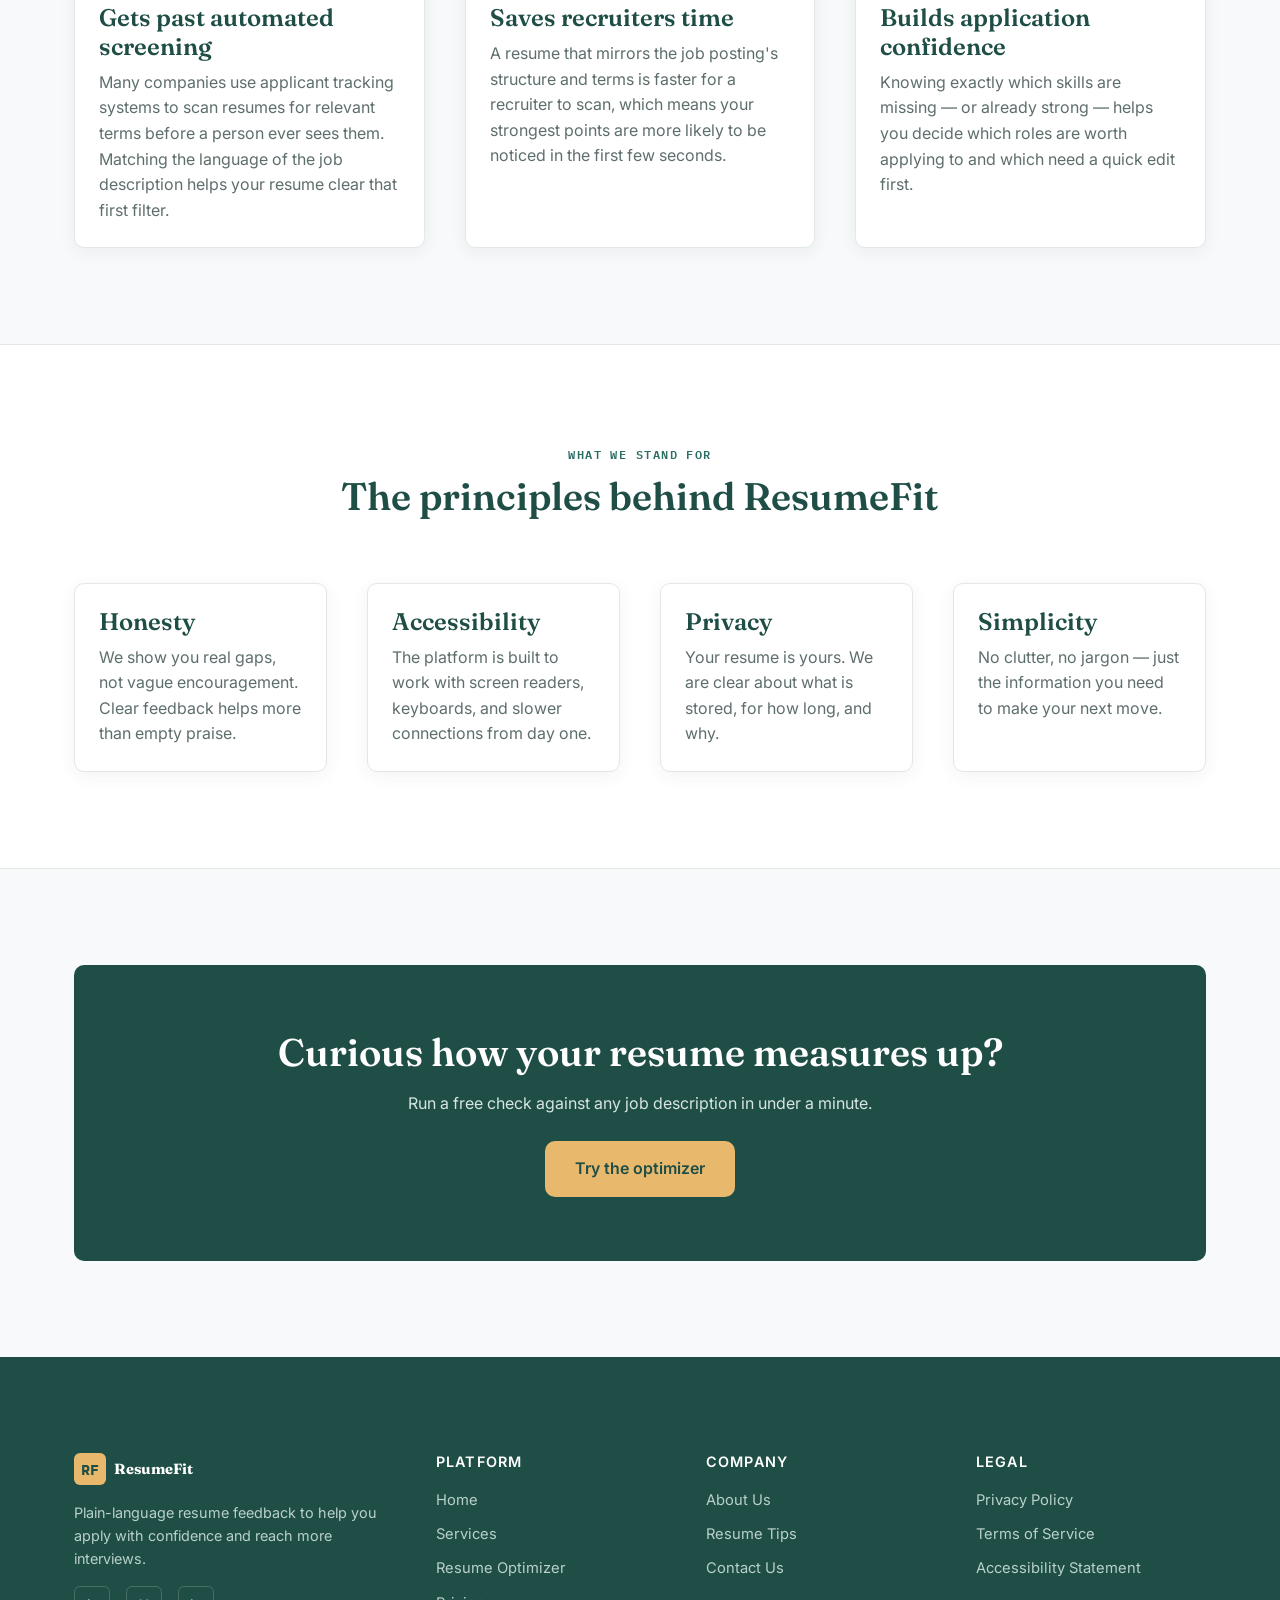
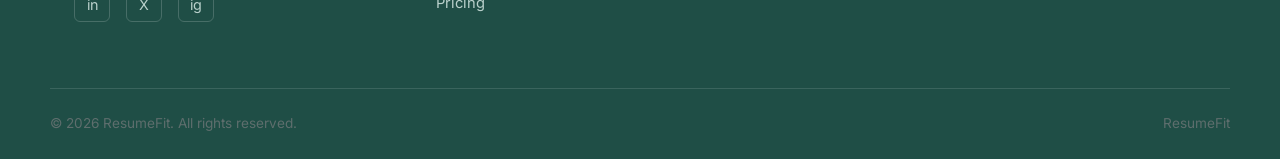
==== commit 9e2fbfc1: "Update about.html" ====
--- a/ResumeFit Frontend/about.html
+++ b/ResumeFit Frontend/about.html
@@ -34,8 +34,8 @@
         <li><a href="contact.html">Contact Us</a></li>
       </ul>
       <button id="theme-switch" type="button" aria-label="Toggle theme">
-        <svg xmlns="http://www.w3.org/2000/svg" height="24px" viewBox="0 -960 960 960" width="24px" fill="#e3e3e3"><path d="M338.5-338.5Q280-397 280-480t58.5-141.5Q397-680 480-680t141.5 58.5Q680-563 680-480t-58.5 141.5Q563-280 480-280t-141.5-58.5ZM200-440H40v-80h160v80Zm720 0H760v-80h160v80ZM440-760v-160h80v160h-80Zm0 720v-160h80v160h-80ZM256-650l-101-97 57-59 96 100-52 56Zm492 496-97-101 53-55 101 97-57 59Zm-98-550 97-101 59 57-100 96-56-52ZM154-212l101-97 55 53-97 101-59-57Z"/></svg>
-        <svg xmlns="http://www.w3.org/2000/svg" height="24px" viewBox="0 -960 960 960" width="24px" fill="#e3e3e3"><path d="M480-120q-150 0-255-105T120-480q0-150 105-255t255-105q14 0 27.5 1t26.5 3q-41 29-65.5 75.5T444-660q0 90 63 153t153 63q55 0 101-24.5t75-65.5q2 13 3 26.5t1 27.5q0 150-105 255T480-120Z"/></svg>
+        <svg xmlns="http://www.w3.org/2000/svg" xmlns:xlink="http://www.w3.org/1999/xlink" aria-hidden="true" role="img" width="64" height="64" viewBox="0 0 24 24"><g fill="none" fill-rule="evenodd" clip-rule="evenodd"><path fill="#8fbffa" d="M13 .75v4.01a7.3 7.3 0 0 1 3.412 1.414l2.129-2.129l.707-.707l1.414 1.414l-.707.708l-2.129 2.128A7.27 7.27 0 0 1 19.24 11h4.01v2h-4.01a7.3 7.3 0 0 1-1.414 3.412l2.13 2.129l.706.707l-1.414 1.414l-.707-.707l-2.129-2.129A7.3 7.3 0 0 1 13 19.24v4.01h-2v-4.01a7.27 7.27 0 0 1-3.412-1.414l-2.128 2.13l-.708.706l-1.414-1.414l.707-.707l2.13-2.129A7.3 7.3 0 0 1 4.76 13H.75v-2h4.01a7.27 7.27 0 0 1 1.414-3.412L4.045 5.46l-.707-.708l1.414-1.414l.708.707l2.128 2.129A7.27 7.27 0 0 1 11 4.76V.75z"></path><path fill="#2859c5" d="M18.892 14.435a7.36 7.36 0 0 1-9.329-9.327a7.308 7.308 0 1 0 9.329 9.327"></path></g></svg>
+        <svg xmlns="http://www.w3.org/2000/svg" xmlns:xlink="http://www.w3.org/1999/xlink" aria-hidden="true" role="img" width="100" height="100" viewBox="0 0 24 24"g fill="none" fill-rule="evenodd" clip-rule="evenodd"><path fill="#8fbffa" d="M12 1C5.925 1 1 5.925 1 12s4.925 11 11 11s11-4.925 11-11S18.075 1 12 1"></path><path fill="#2859c5" d="M15.78 7.011a5.322 5.322 0 0 0 0 9.978a6.26 6.26 0 1 1 0-9.978"></path></g></svg>
       </button>
       <button id="tts-btn" type="button" aria-label="Read page aloud">
         🔊 Listen
--- a/ResumeFit Frontend/css/style.css
+++ b/ResumeFit Frontend/css/style.css
@@ -260,9 +260,9 @@
    height: 2.25rem;
    width: 2.25rem;
    padding: 0;
-   border-radius: 50%;
+   border-radius: var(--radius);
    background-color: var(--color-surface);
-   border: 1px solid var(--color-border);
+   border: 2px solid var(--color-primary); 
    display: flex;
    margin: auto;
    justify-content: center;
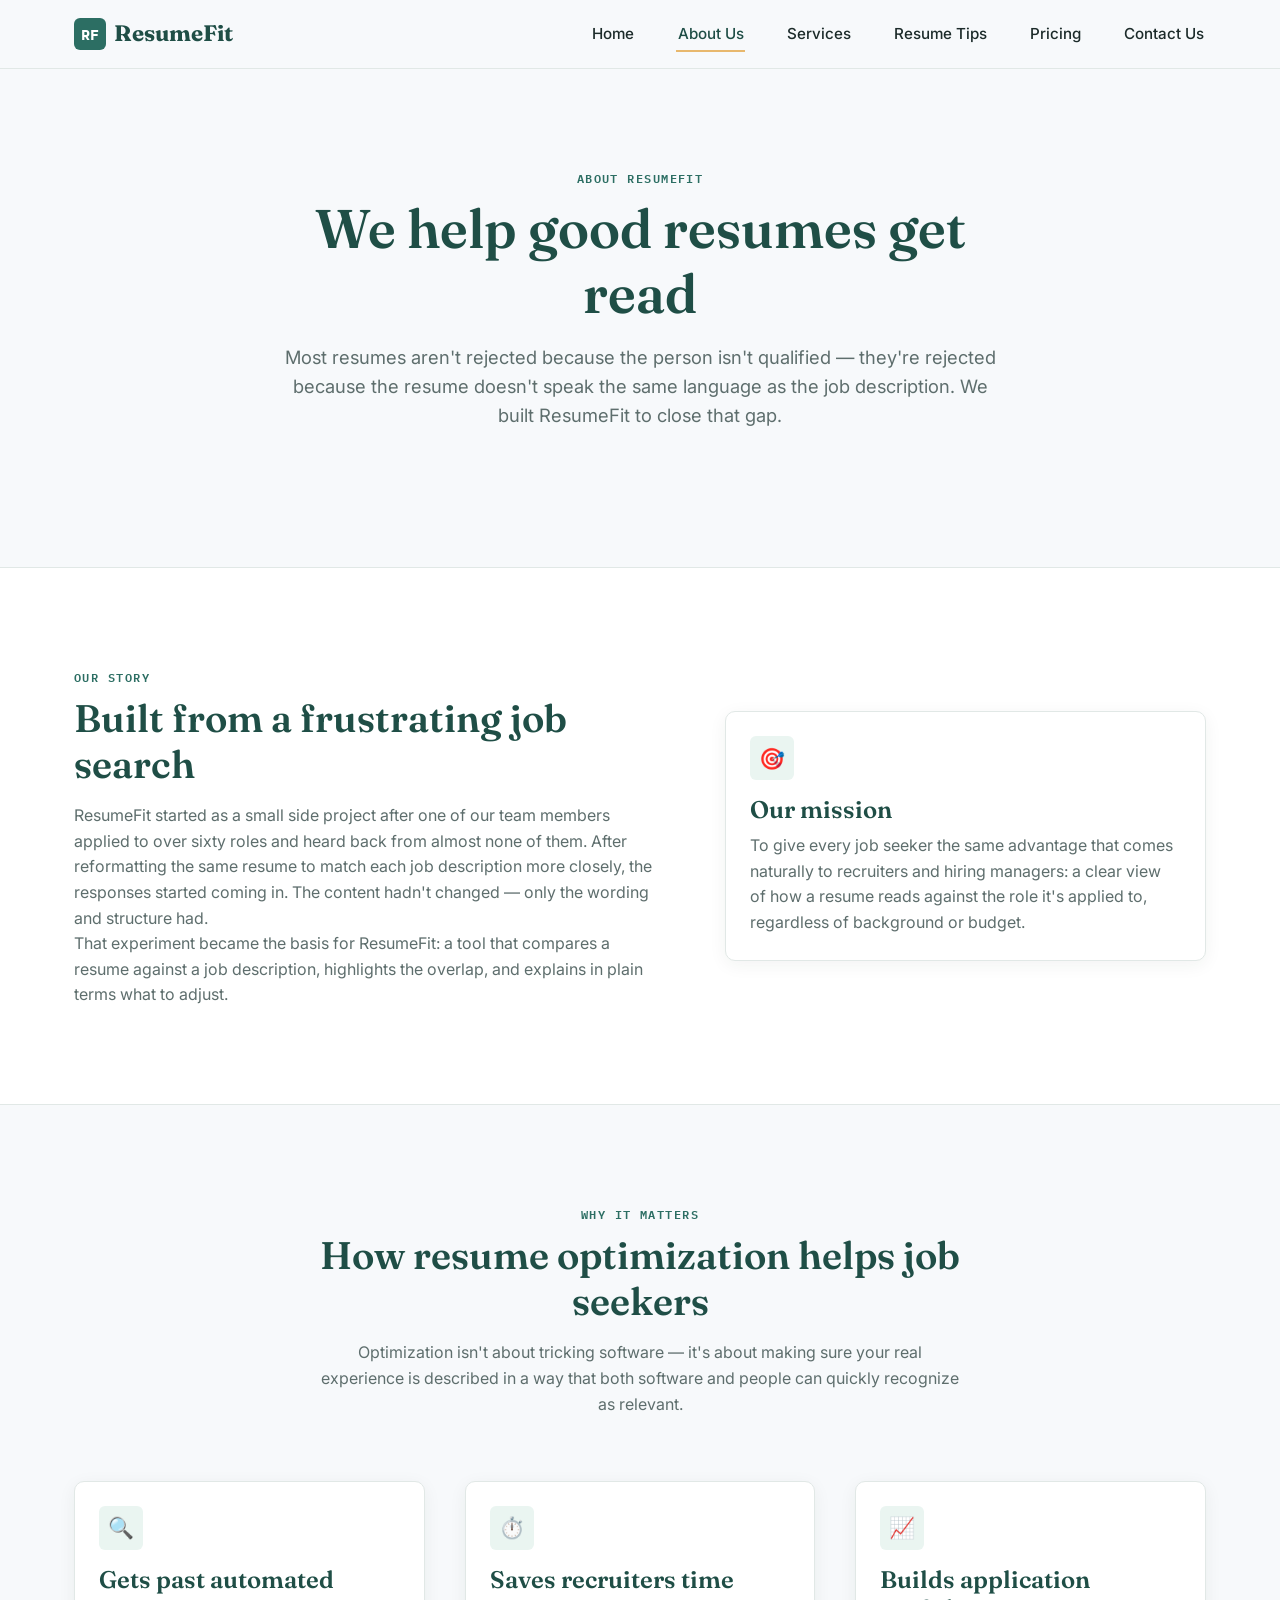
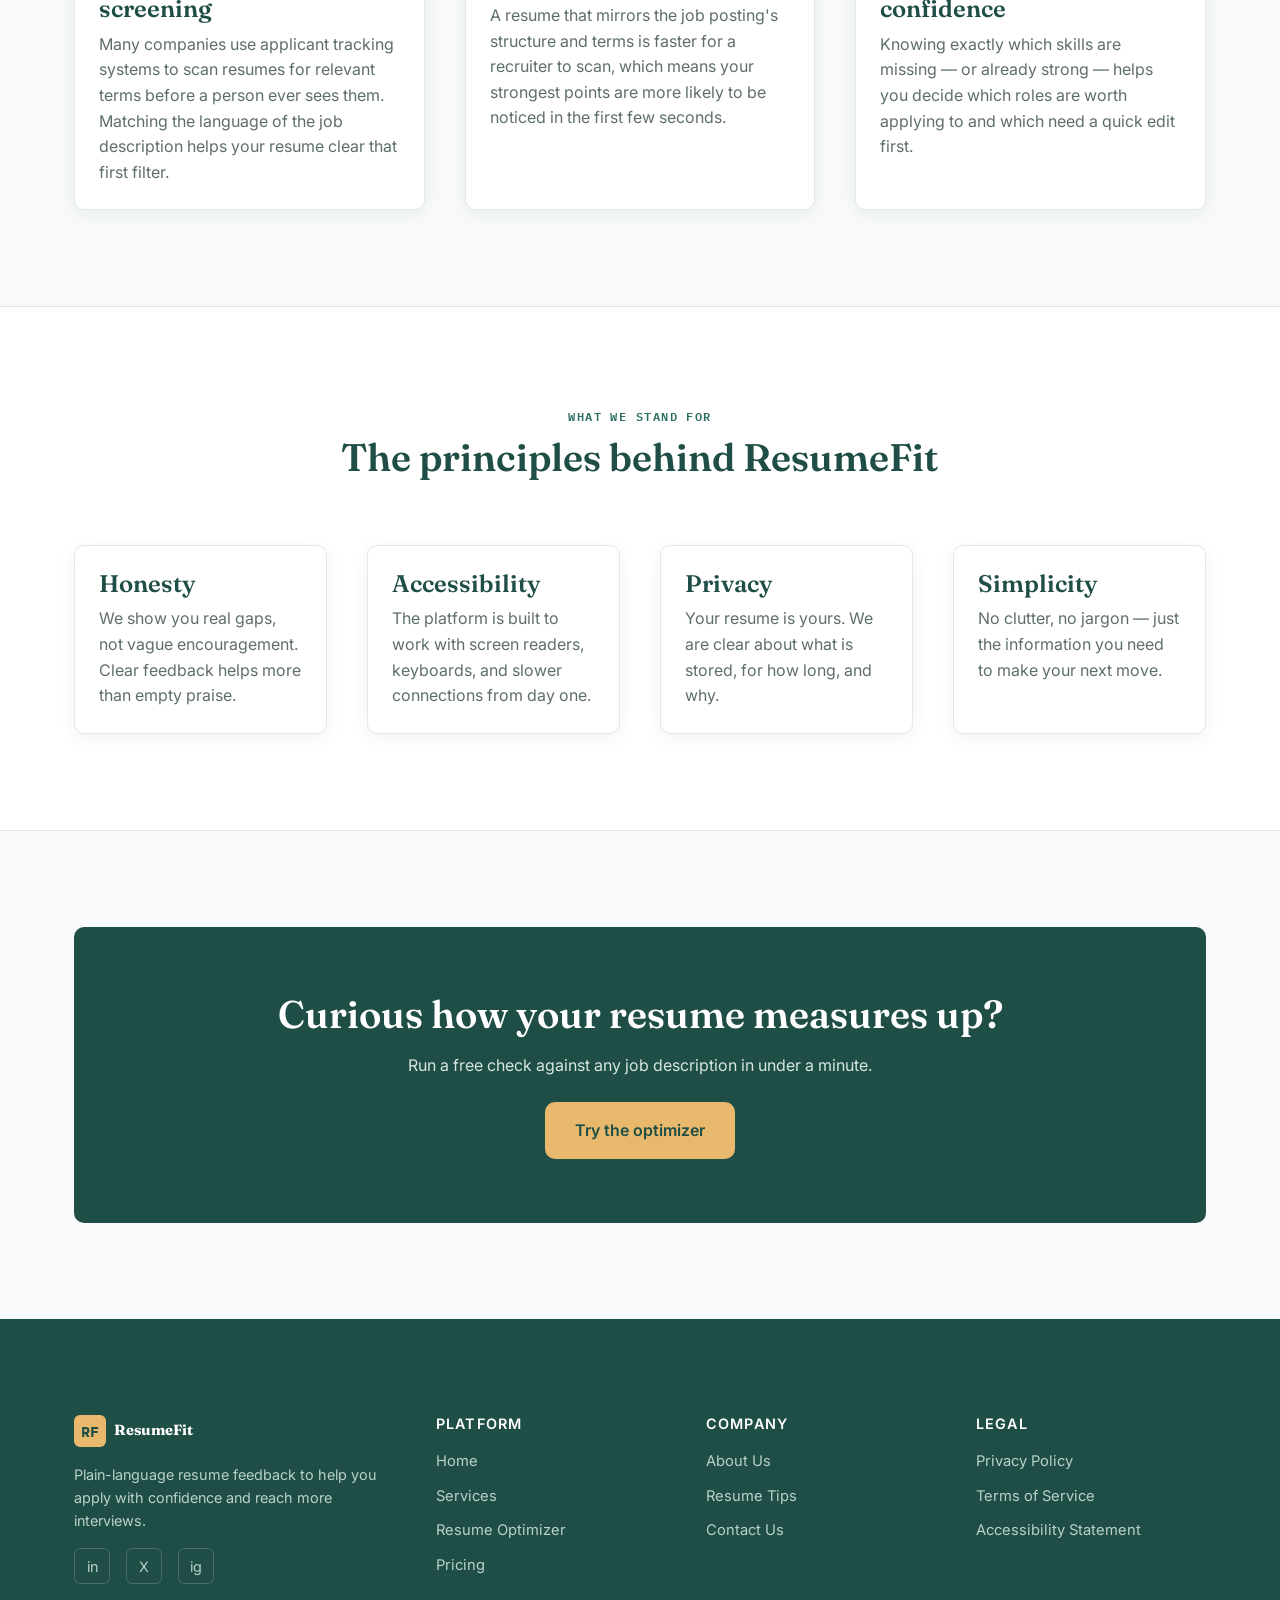
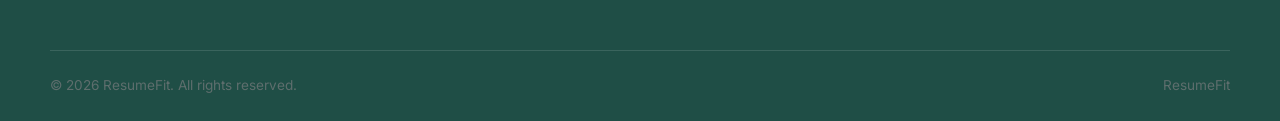
==== commit e912157e: "Update about.html" ====
--- a/ResumeFit Frontend/about.html
+++ b/ResumeFit Frontend/about.html
@@ -33,13 +33,13 @@
         <li><a href="pricing.html">Pricing</a></li>
         <li><a href="contact.html">Contact Us</a></li>
       </ul>
-      <button id="theme-switch" type="button" aria-label="Toggle theme">
+      <!-- <button id="theme-switch" type="button" aria-label="Toggle theme">
         <svg xmlns="http://www.w3.org/2000/svg" xmlns:xlink="http://www.w3.org/1999/xlink" aria-hidden="true" role="img" width="64" height="64" viewBox="0 0 24 24"><g fill="none" fill-rule="evenodd" clip-rule="evenodd"><path fill="#8fbffa" d="M13 .75v4.01a7.3 7.3 0 0 1 3.412 1.414l2.129-2.129l.707-.707l1.414 1.414l-.707.708l-2.129 2.128A7.27 7.27 0 0 1 19.24 11h4.01v2h-4.01a7.3 7.3 0 0 1-1.414 3.412l2.13 2.129l.706.707l-1.414 1.414l-.707-.707l-2.129-2.129A7.3 7.3 0 0 1 13 19.24v4.01h-2v-4.01a7.27 7.27 0 0 1-3.412-1.414l-2.128 2.13l-.708.706l-1.414-1.414l.707-.707l2.13-2.129A7.3 7.3 0 0 1 4.76 13H.75v-2h4.01a7.27 7.27 0 0 1 1.414-3.412L4.045 5.46l-.707-.708l1.414-1.414l.708.707l2.128 2.129A7.27 7.27 0 0 1 11 4.76V.75z"></path><path fill="#2859c5" d="M18.892 14.435a7.36 7.36 0 0 1-9.329-9.327a7.308 7.308 0 1 0 9.329 9.327"></path></g></svg>
         <svg xmlns="http://www.w3.org/2000/svg" xmlns:xlink="http://www.w3.org/1999/xlink" aria-hidden="true" role="img" width="100" height="100" viewBox="0 0 24 24"g fill="none" fill-rule="evenodd" clip-rule="evenodd"><path fill="#8fbffa" d="M12 1C5.925 1 1 5.925 1 12s4.925 11 11 11s11-4.925 11-11S18.075 1 12 1"></path><path fill="#2859c5" d="M15.78 7.011a5.322 5.322 0 0 0 0 9.978a6.26 6.26 0 1 1 0-9.978"></path></g></svg>
       </button>
       <button id="tts-btn" type="button" aria-label="Read page aloud">
         🔊 Listen
-      </button>
+      </button> -->
     </nav>
   </header>
 
--- a/ResumeFit Frontend/css/style.css
+++ b/ResumeFit Frontend/css/style.css
@@ -328,9 +328,10 @@
 }
 
 .nav {
-  display: grid;
+  display: flex;
   grid-template-columns: auto 1fr auto;
   align-items: center;
+  gap: 10px;
   justify-content: space-between;
   padding: var(--space-sm) var(--space-md);
   max-width: var(--max-width);
@@ -640,7 +641,7 @@
   color: #0D1117;
 }
 
-.compare__slider {
+/* .compare__slider {
   width: 100%;
   margin-top: var(--space-sm);
   accent-color: var(--color-primary);
@@ -651,7 +652,7 @@
   color: var(--color-muted);
   font-size: 0.85rem;
   margin-top: var(--space-sm);
-}
+} */
 
 /* ---------- Upload Section ---------- */
 .upload-card {
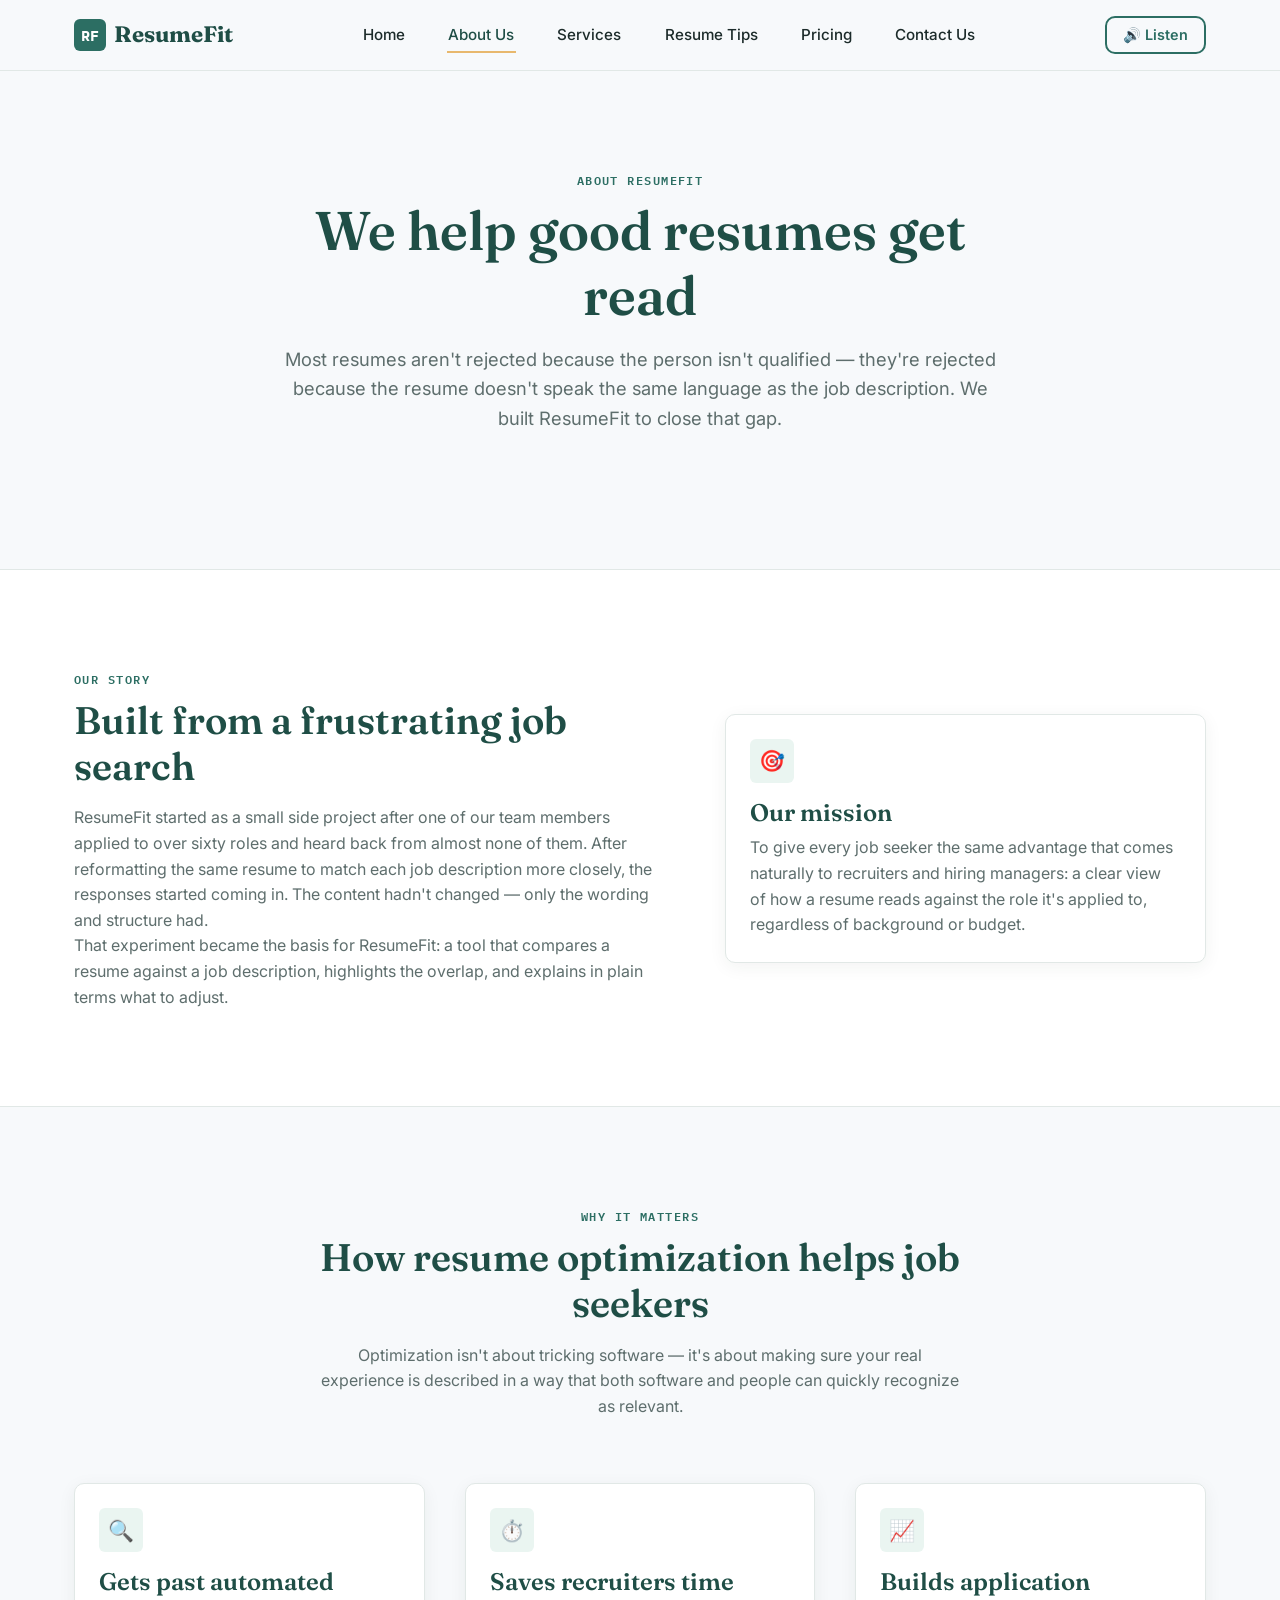
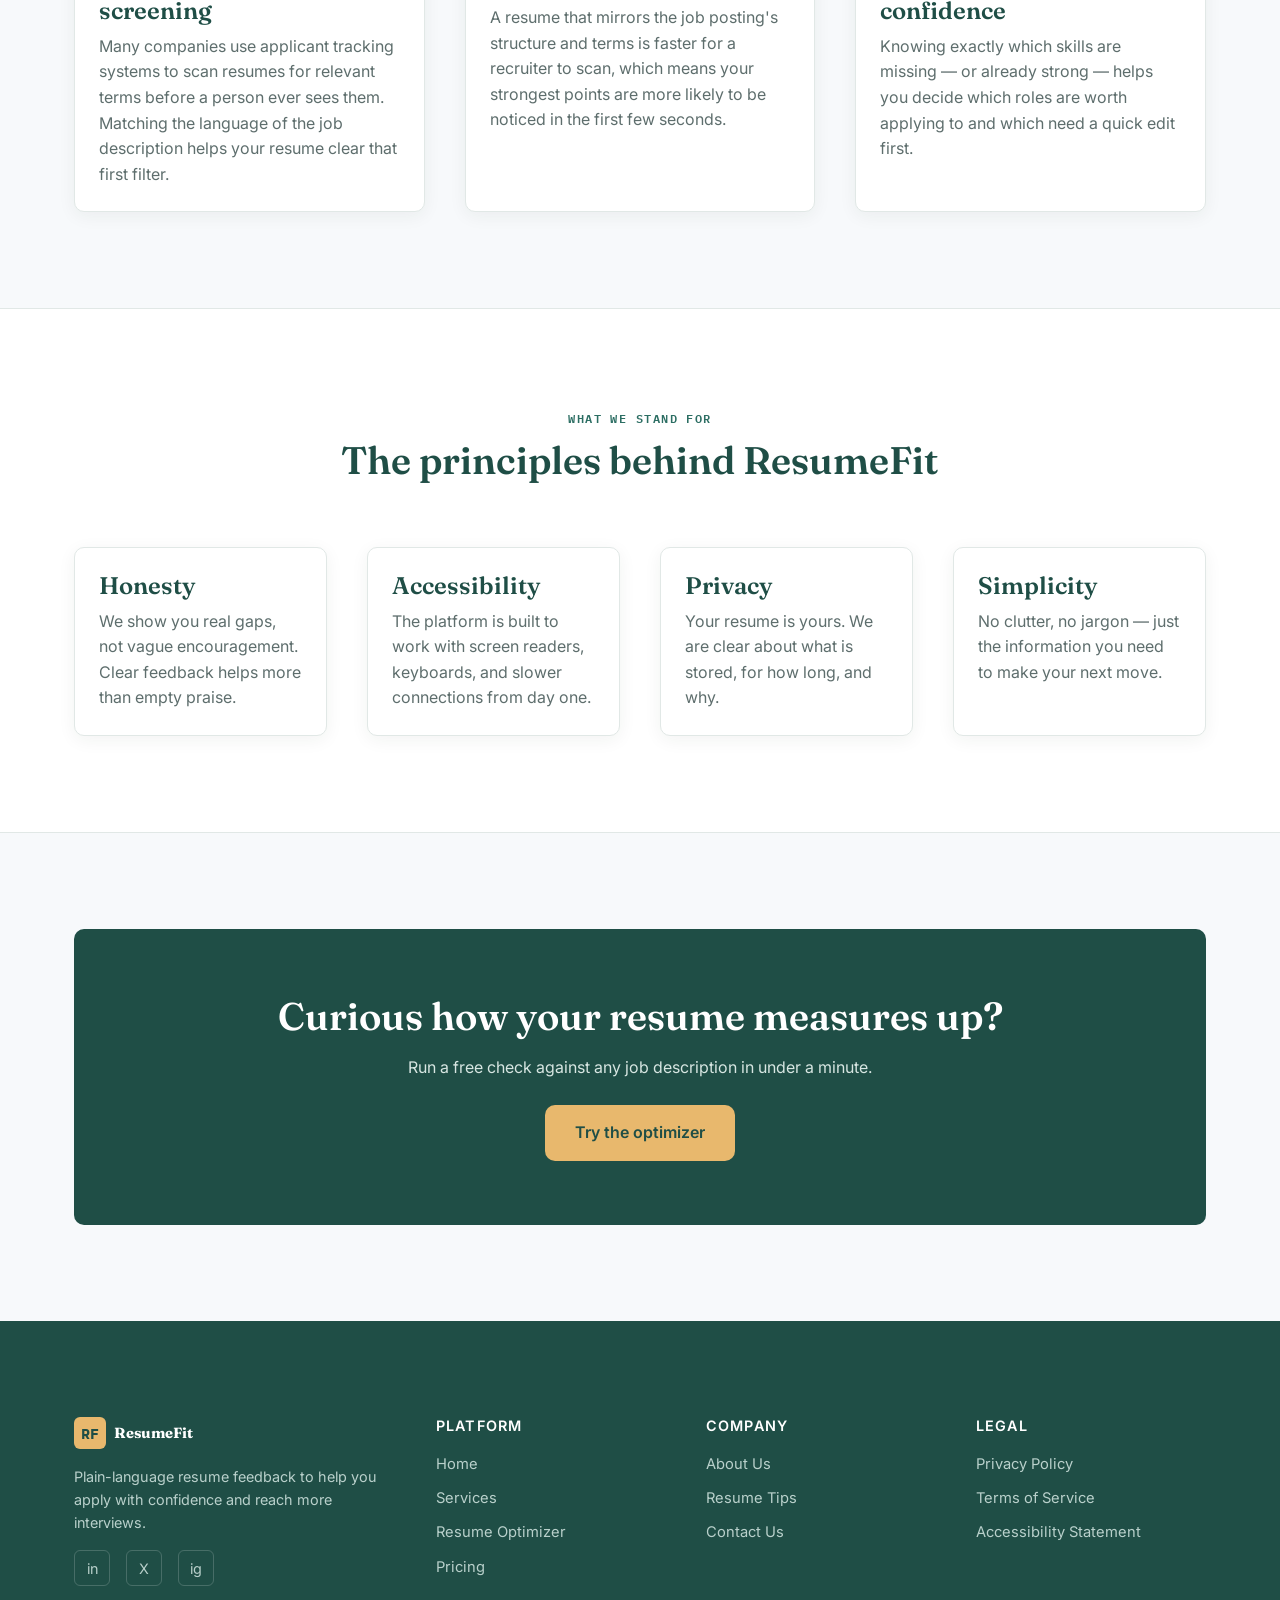
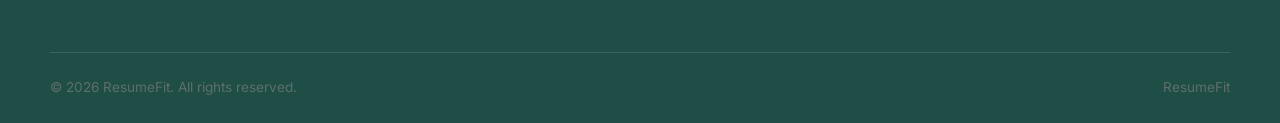
==== commit 03158051: "Update about.html" ====
--- a/ResumeFit Frontend/about.html
+++ b/ResumeFit Frontend/about.html
@@ -36,10 +36,10 @@
       <!-- <button id="theme-switch" type="button" aria-label="Toggle theme">
         <svg xmlns="http://www.w3.org/2000/svg" xmlns:xlink="http://www.w3.org/1999/xlink" aria-hidden="true" role="img" width="64" height="64" viewBox="0 0 24 24"><g fill="none" fill-rule="evenodd" clip-rule="evenodd"><path fill="#8fbffa" d="M13 .75v4.01a7.3 7.3 0 0 1 3.412 1.414l2.129-2.129l.707-.707l1.414 1.414l-.707.708l-2.129 2.128A7.27 7.27 0 0 1 19.24 11h4.01v2h-4.01a7.3 7.3 0 0 1-1.414 3.412l2.13 2.129l.706.707l-1.414 1.414l-.707-.707l-2.129-2.129A7.3 7.3 0 0 1 13 19.24v4.01h-2v-4.01a7.27 7.27 0 0 1-3.412-1.414l-2.128 2.13l-.708.706l-1.414-1.414l.707-.707l2.13-2.129A7.3 7.3 0 0 1 4.76 13H.75v-2h4.01a7.27 7.27 0 0 1 1.414-3.412L4.045 5.46l-.707-.708l1.414-1.414l.708.707l2.128 2.129A7.27 7.27 0 0 1 11 4.76V.75z"></path><path fill="#2859c5" d="M18.892 14.435a7.36 7.36 0 0 1-9.329-9.327a7.308 7.308 0 1 0 9.329 9.327"></path></g></svg>
         <svg xmlns="http://www.w3.org/2000/svg" xmlns:xlink="http://www.w3.org/1999/xlink" aria-hidden="true" role="img" width="100" height="100" viewBox="0 0 24 24"g fill="none" fill-rule="evenodd" clip-rule="evenodd"><path fill="#8fbffa" d="M12 1C5.925 1 1 5.925 1 12s4.925 11 11 11s11-4.925 11-11S18.075 1 12 1"></path><path fill="#2859c5" d="M15.78 7.011a5.322 5.322 0 0 0 0 9.978a6.26 6.26 0 1 1 0-9.978"></path></g></svg>
-      </button>
+      </button> -->
       <button id="tts-btn" type="button" aria-label="Read page aloud">
         🔊 Listen
-      </button> -->
+      </button>
     </nav>
   </header>
 
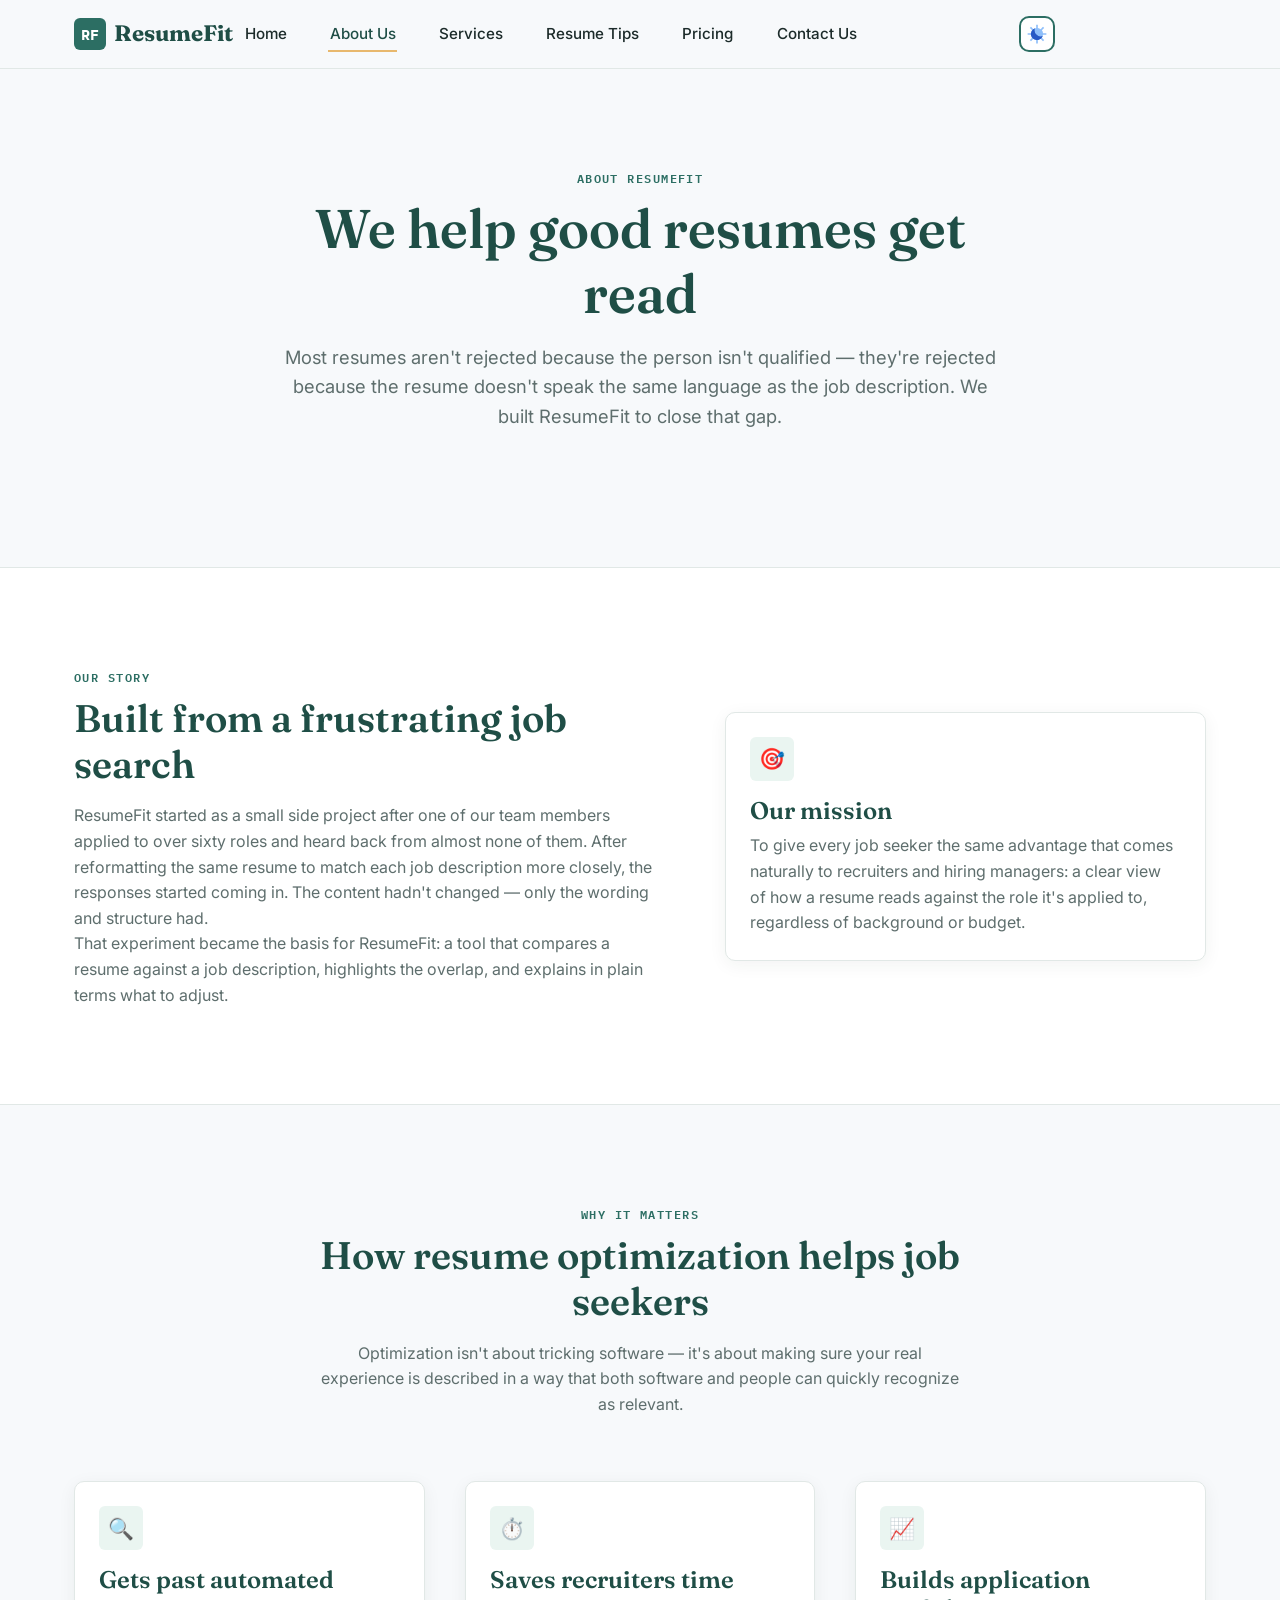
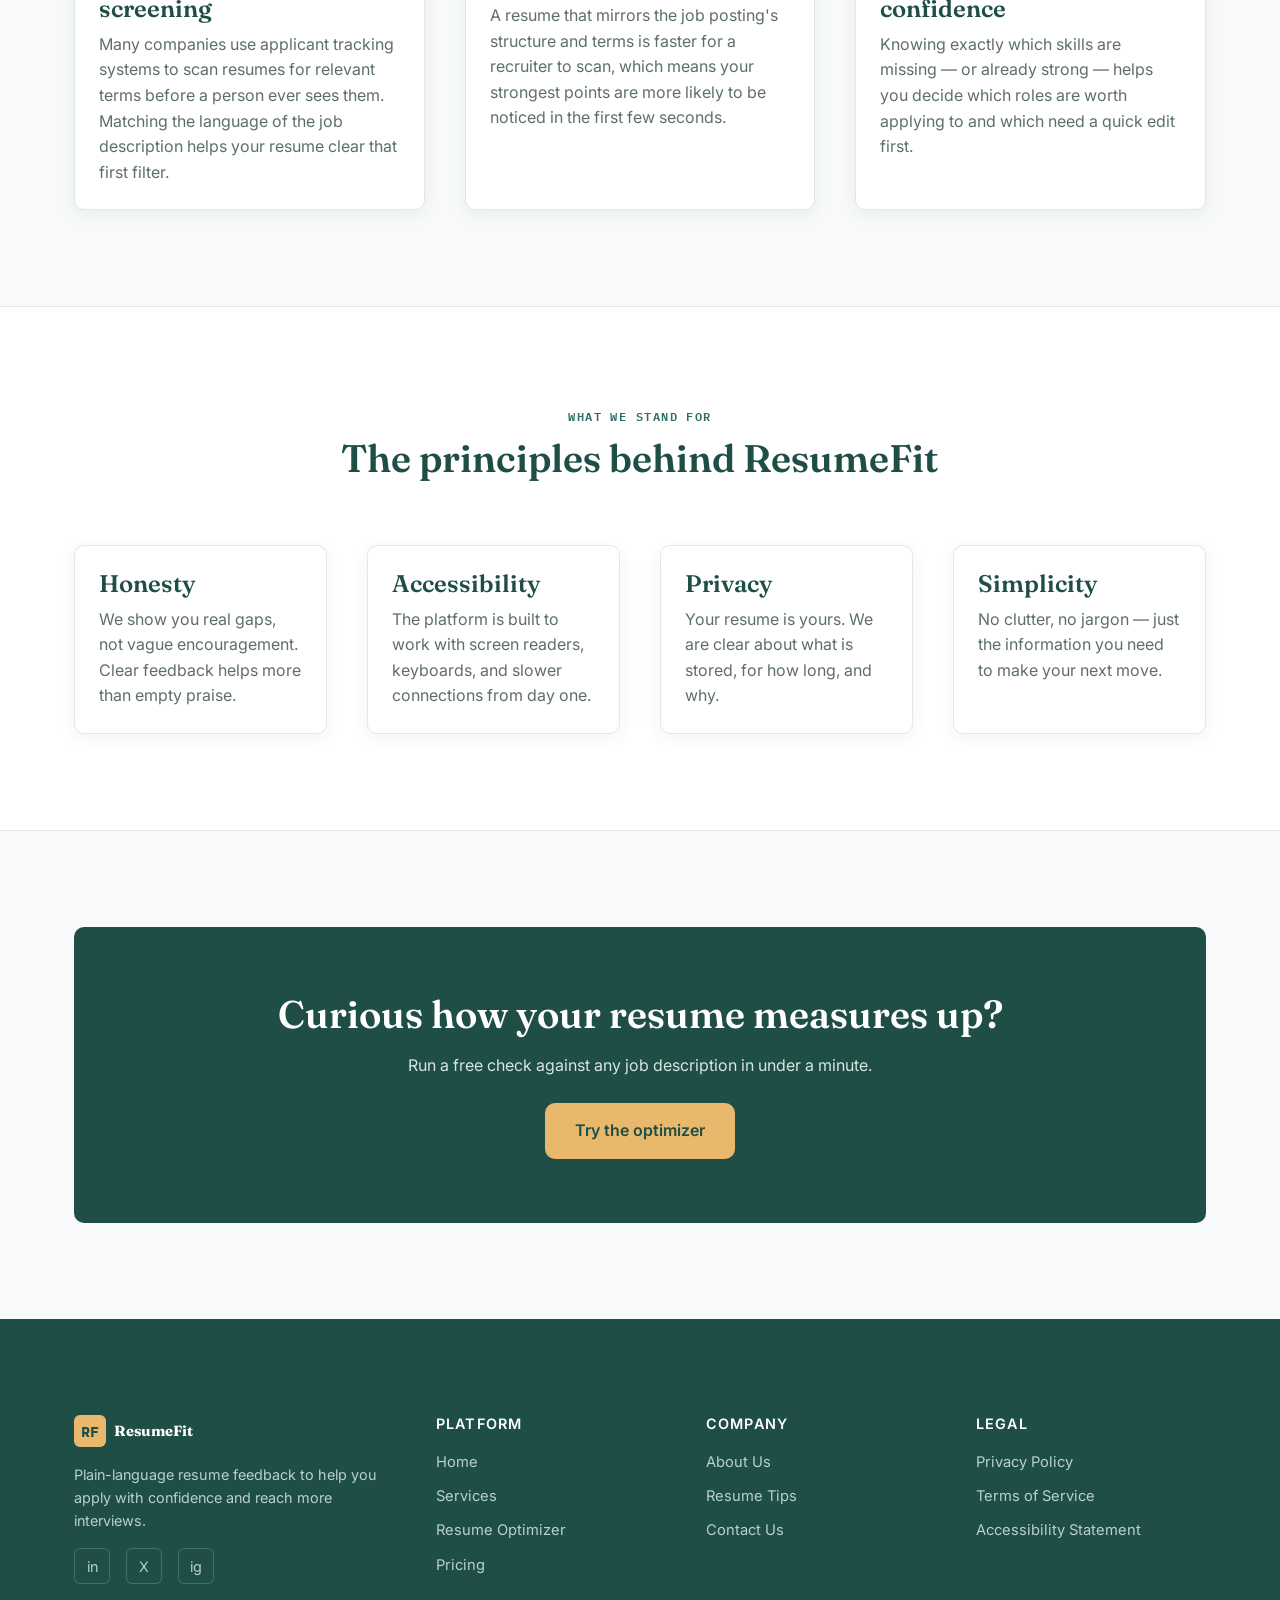
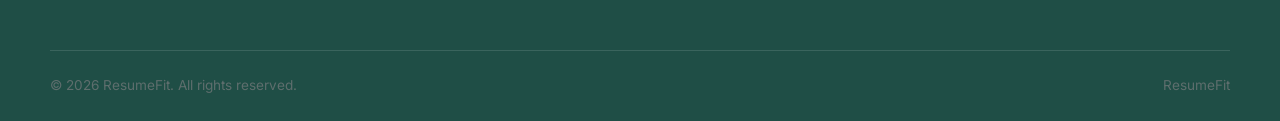
==== commit 3deab77c: "Update about.html" ====
--- a/ResumeFit Frontend/about.html
+++ b/ResumeFit Frontend/about.html
@@ -33,13 +33,13 @@
         <li><a href="pricing.html">Pricing</a></li>
         <li><a href="contact.html">Contact Us</a></li>
       </ul>
-      <!-- <button id="theme-switch" type="button" aria-label="Toggle theme">
+      <button id="theme-switch" type="button" aria-label="Toggle theme">
         <svg xmlns="http://www.w3.org/2000/svg" xmlns:xlink="http://www.w3.org/1999/xlink" aria-hidden="true" role="img" width="64" height="64" viewBox="0 0 24 24"><g fill="none" fill-rule="evenodd" clip-rule="evenodd"><path fill="#8fbffa" d="M13 .75v4.01a7.3 7.3 0 0 1 3.412 1.414l2.129-2.129l.707-.707l1.414 1.414l-.707.708l-2.129 2.128A7.27 7.27 0 0 1 19.24 11h4.01v2h-4.01a7.3 7.3 0 0 1-1.414 3.412l2.13 2.129l.706.707l-1.414 1.414l-.707-.707l-2.129-2.129A7.3 7.3 0 0 1 13 19.24v4.01h-2v-4.01a7.27 7.27 0 0 1-3.412-1.414l-2.128 2.13l-.708.706l-1.414-1.414l.707-.707l2.13-2.129A7.3 7.3 0 0 1 4.76 13H.75v-2h4.01a7.27 7.27 0 0 1 1.414-3.412L4.045 5.46l-.707-.708l1.414-1.414l.708.707l2.128 2.129A7.27 7.27 0 0 1 11 4.76V.75z"></path><path fill="#2859c5" d="M18.892 14.435a7.36 7.36 0 0 1-9.329-9.327a7.308 7.308 0 1 0 9.329 9.327"></path></g></svg>
         <svg xmlns="http://www.w3.org/2000/svg" xmlns:xlink="http://www.w3.org/1999/xlink" aria-hidden="true" role="img" width="100" height="100" viewBox="0 0 24 24"g fill="none" fill-rule="evenodd" clip-rule="evenodd"><path fill="#8fbffa" d="M12 1C5.925 1 1 5.925 1 12s4.925 11 11 11s11-4.925 11-11S18.075 1 12 1"></path><path fill="#2859c5" d="M15.78 7.011a5.322 5.322 0 0 0 0 9.978a6.26 6.26 0 1 1 0-9.978"></path></g></svg>
+      </button>
+      <!-- <button id="tts-btn" type="button" aria-label="Read page aloud">
+        🔊 Listen
       </button> -->
-      <button id="tts-btn" type="button" aria-label="Read page aloud">
-        🔊 Listen
-      </button>
     </nav>
   </header>
 
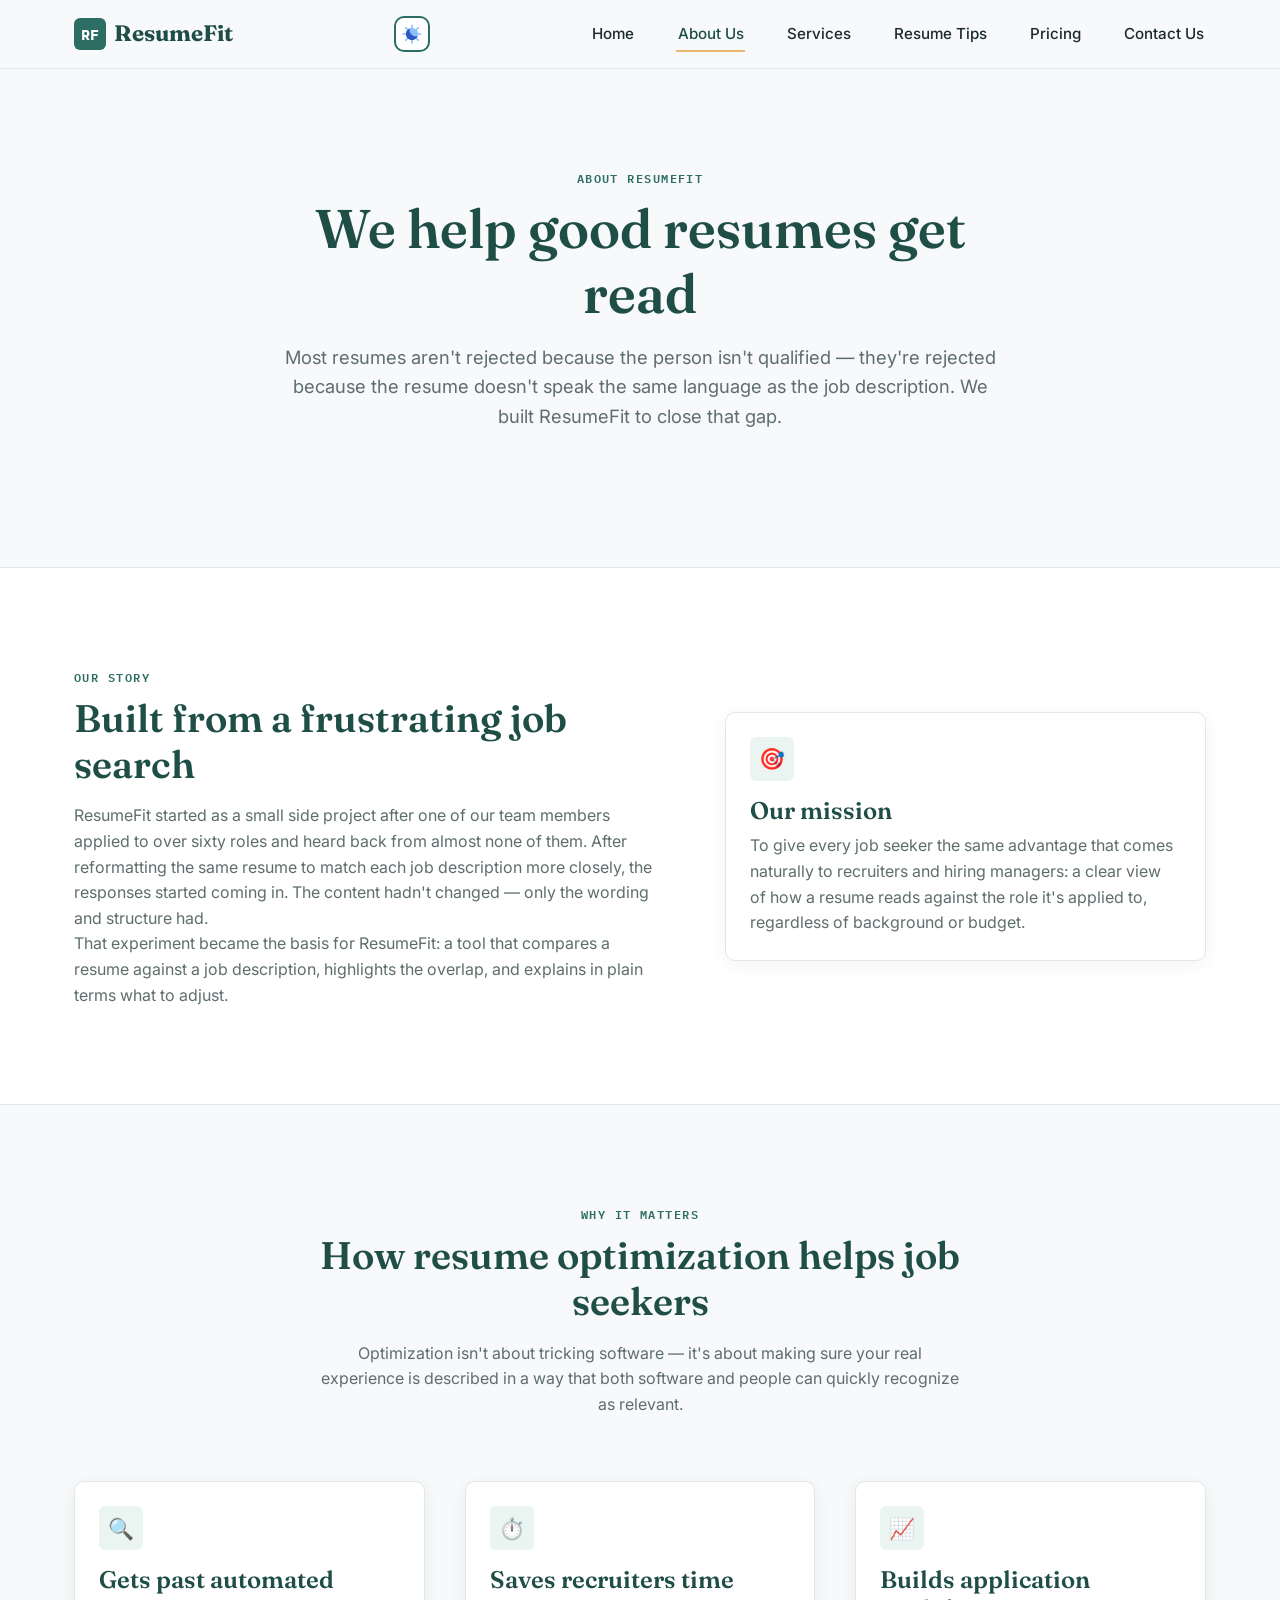
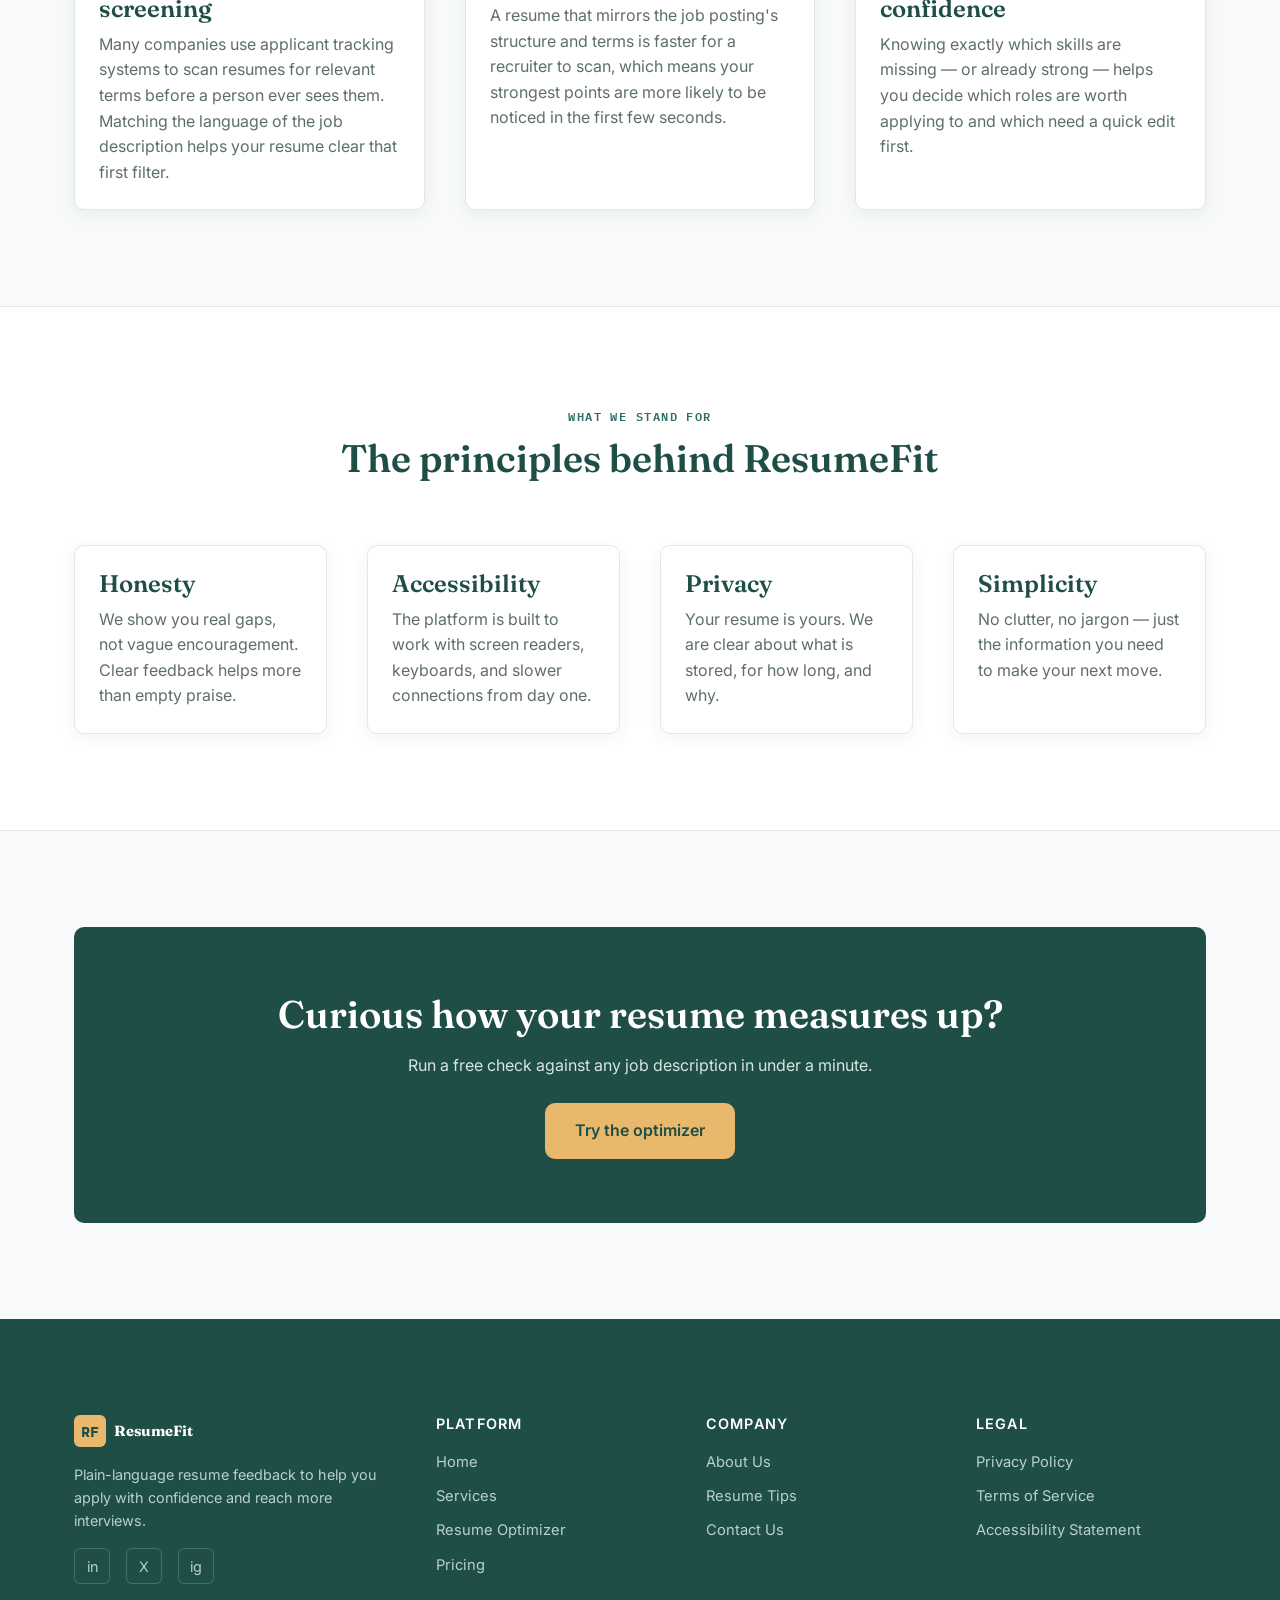
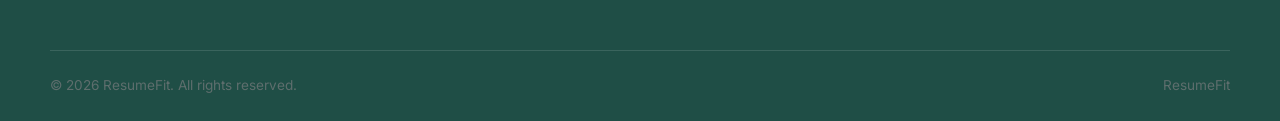
==== commit 210bc465: "Update about.html" ====
--- a/ResumeFit Frontend/about.html
+++ b/ResumeFit Frontend/about.html
@@ -25,6 +25,10 @@
         <span class="nav__toggle-bar" aria-hidden="true"></span>
         <span class="nav__toggle-bar" aria-hidden="true"></span>
       </button>
+      <button id="theme-switch" type="button" aria-label="Toggle theme">
+        <svg xmlns="http://www.w3.org/2000/svg" xmlns:xlink="http://www.w3.org/1999/xlink" aria-hidden="true" role="img" width="64" height="64" viewBox="0 0 24 24"><g fill="none" fill-rule="evenodd" clip-rule="evenodd"><path fill="#8fbffa" d="M13 .75v4.01a7.3 7.3 0 0 1 3.412 1.414l2.129-2.129l.707-.707l1.414 1.414l-.707.708l-2.129 2.128A7.27 7.27 0 0 1 19.24 11h4.01v2h-4.01a7.3 7.3 0 0 1-1.414 3.412l2.13 2.129l.706.707l-1.414 1.414l-.707-.707l-2.129-2.129A7.3 7.3 0 0 1 13 19.24v4.01h-2v-4.01a7.27 7.27 0 0 1-3.412-1.414l-2.128 2.13l-.708.706l-1.414-1.414l.707-.707l2.13-2.129A7.3 7.3 0 0 1 4.76 13H.75v-2h4.01a7.27 7.27 0 0 1 1.414-3.412L4.045 5.46l-.707-.708l1.414-1.414l.708.707l2.128 2.129A7.27 7.27 0 0 1 11 4.76V.75z"></path><path fill="#2859c5" d="M18.892 14.435a7.36 7.36 0 0 1-9.329-9.327a7.308 7.308 0 1 0 9.329 9.327"></path></g></svg>
+        <svg xmlns="http://www.w3.org/2000/svg" xmlns:xlink="http://www.w3.org/1999/xlink" aria-hidden="true" role="img" width="100" height="100" viewBox="0 0 24 24"g fill="none" fill-rule="evenodd" clip-rule="evenodd"><path fill="#8fbffa" d="M12 1C5.925 1 1 5.925 1 12s4.925 11 11 11s11-4.925 11-11S18.075 1 12 1"></path><path fill="#2859c5" d="M15.78 7.011a5.322 5.322 0 0 0 0 9.978a6.26 6.26 0 1 1 0-9.978"></path></g></svg>
+      </button>
       <ul class="nav__links" id="primary-nav">
         <li><a href="index.html">Home</a></li>
         <li><a href="about.html" aria-current="page">About Us</a></li>
@@ -33,10 +37,7 @@
         <li><a href="pricing.html">Pricing</a></li>
         <li><a href="contact.html">Contact Us</a></li>
       </ul>
-      <button id="theme-switch" type="button" aria-label="Toggle theme">
-        <svg xmlns="http://www.w3.org/2000/svg" xmlns:xlink="http://www.w3.org/1999/xlink" aria-hidden="true" role="img" width="64" height="64" viewBox="0 0 24 24"><g fill="none" fill-rule="evenodd" clip-rule="evenodd"><path fill="#8fbffa" d="M13 .75v4.01a7.3 7.3 0 0 1 3.412 1.414l2.129-2.129l.707-.707l1.414 1.414l-.707.708l-2.129 2.128A7.27 7.27 0 0 1 19.24 11h4.01v2h-4.01a7.3 7.3 0 0 1-1.414 3.412l2.13 2.129l.706.707l-1.414 1.414l-.707-.707l-2.129-2.129A7.3 7.3 0 0 1 13 19.24v4.01h-2v-4.01a7.27 7.27 0 0 1-3.412-1.414l-2.128 2.13l-.708.706l-1.414-1.414l.707-.707l2.13-2.129A7.3 7.3 0 0 1 4.76 13H.75v-2h4.01a7.27 7.27 0 0 1 1.414-3.412L4.045 5.46l-.707-.708l1.414-1.414l.708.707l2.128 2.129A7.27 7.27 0 0 1 11 4.76V.75z"></path><path fill="#2859c5" d="M18.892 14.435a7.36 7.36 0 0 1-9.329-9.327a7.308 7.308 0 1 0 9.329 9.327"></path></g></svg>
-        <svg xmlns="http://www.w3.org/2000/svg" xmlns:xlink="http://www.w3.org/1999/xlink" aria-hidden="true" role="img" width="100" height="100" viewBox="0 0 24 24"g fill="none" fill-rule="evenodd" clip-rule="evenodd"><path fill="#8fbffa" d="M12 1C5.925 1 1 5.925 1 12s4.925 11 11 11s11-4.925 11-11S18.075 1 12 1"></path><path fill="#2859c5" d="M15.78 7.011a5.322 5.322 0 0 0 0 9.978a6.26 6.26 0 1 1 0-9.978"></path></g></svg>
-      </button>
+      
       <!-- <button id="tts-btn" type="button" aria-label="Read page aloud">
         🔊 Listen
       </button> -->
